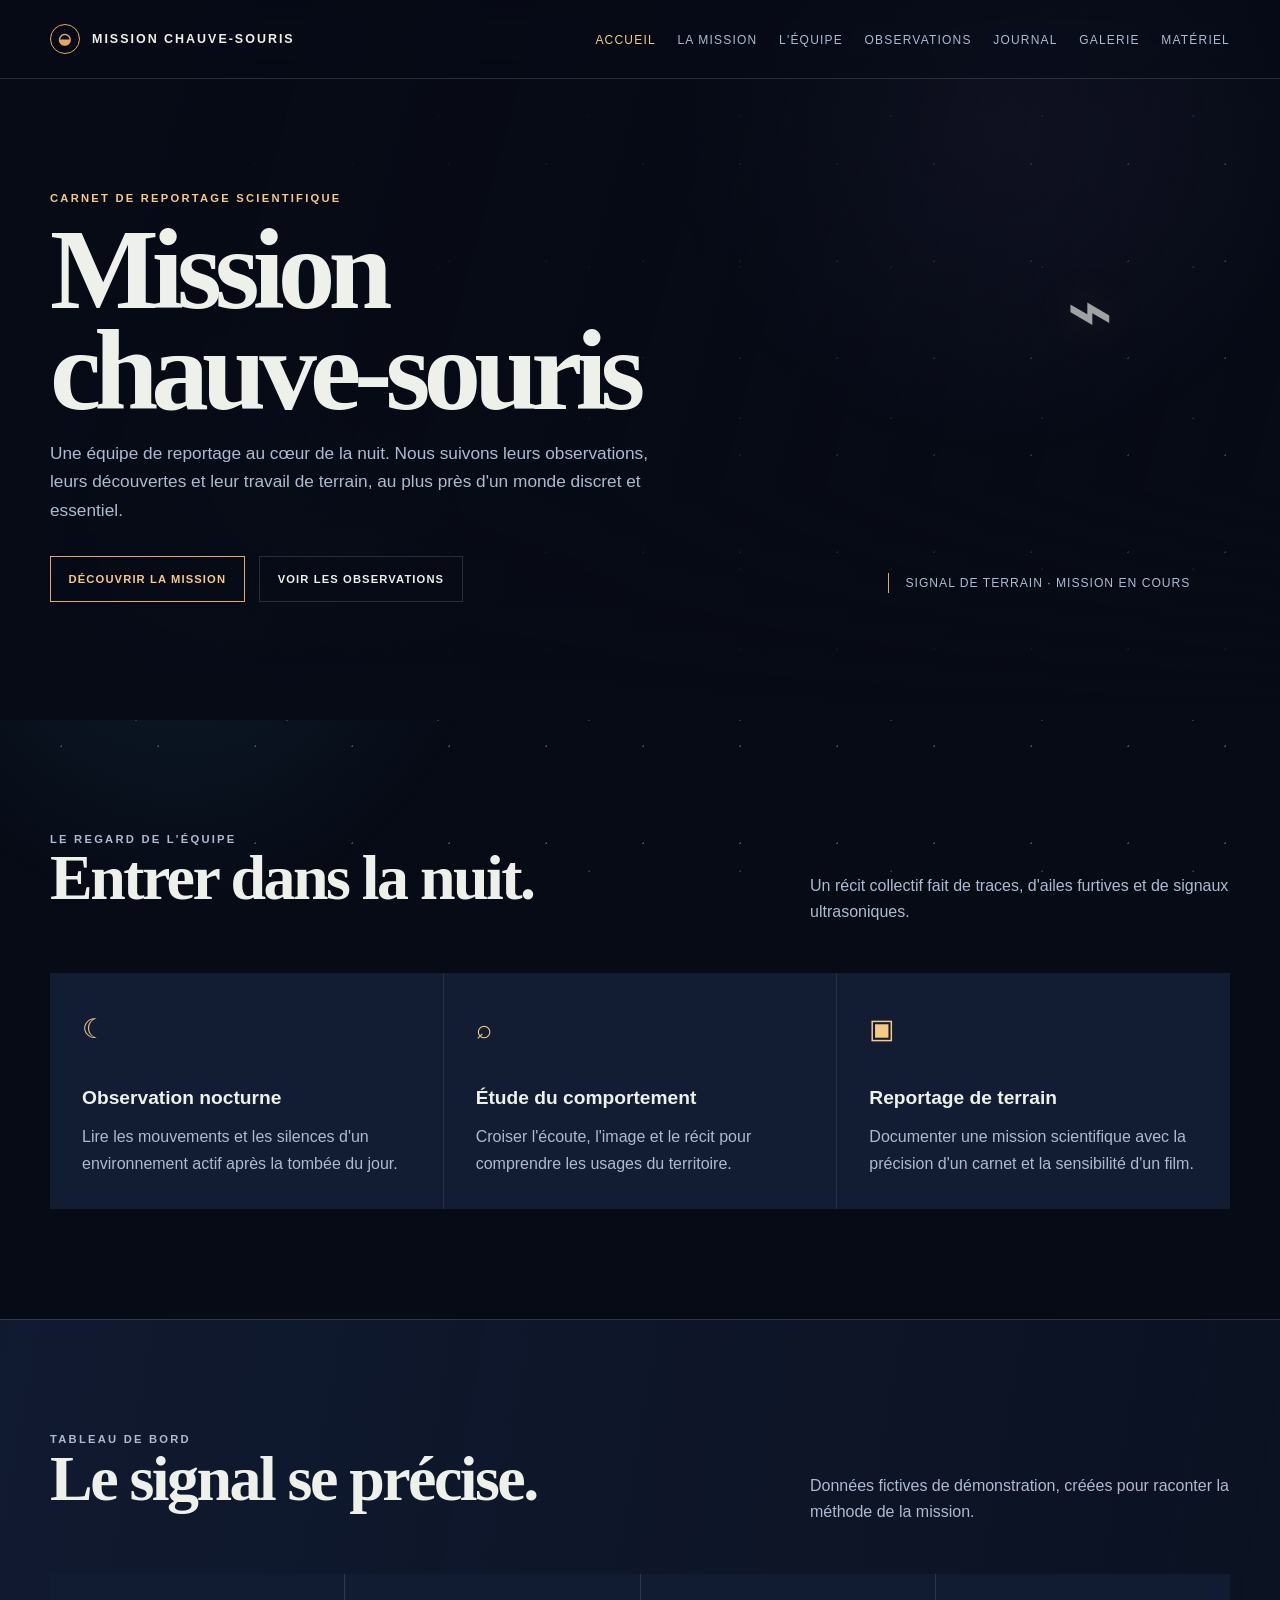
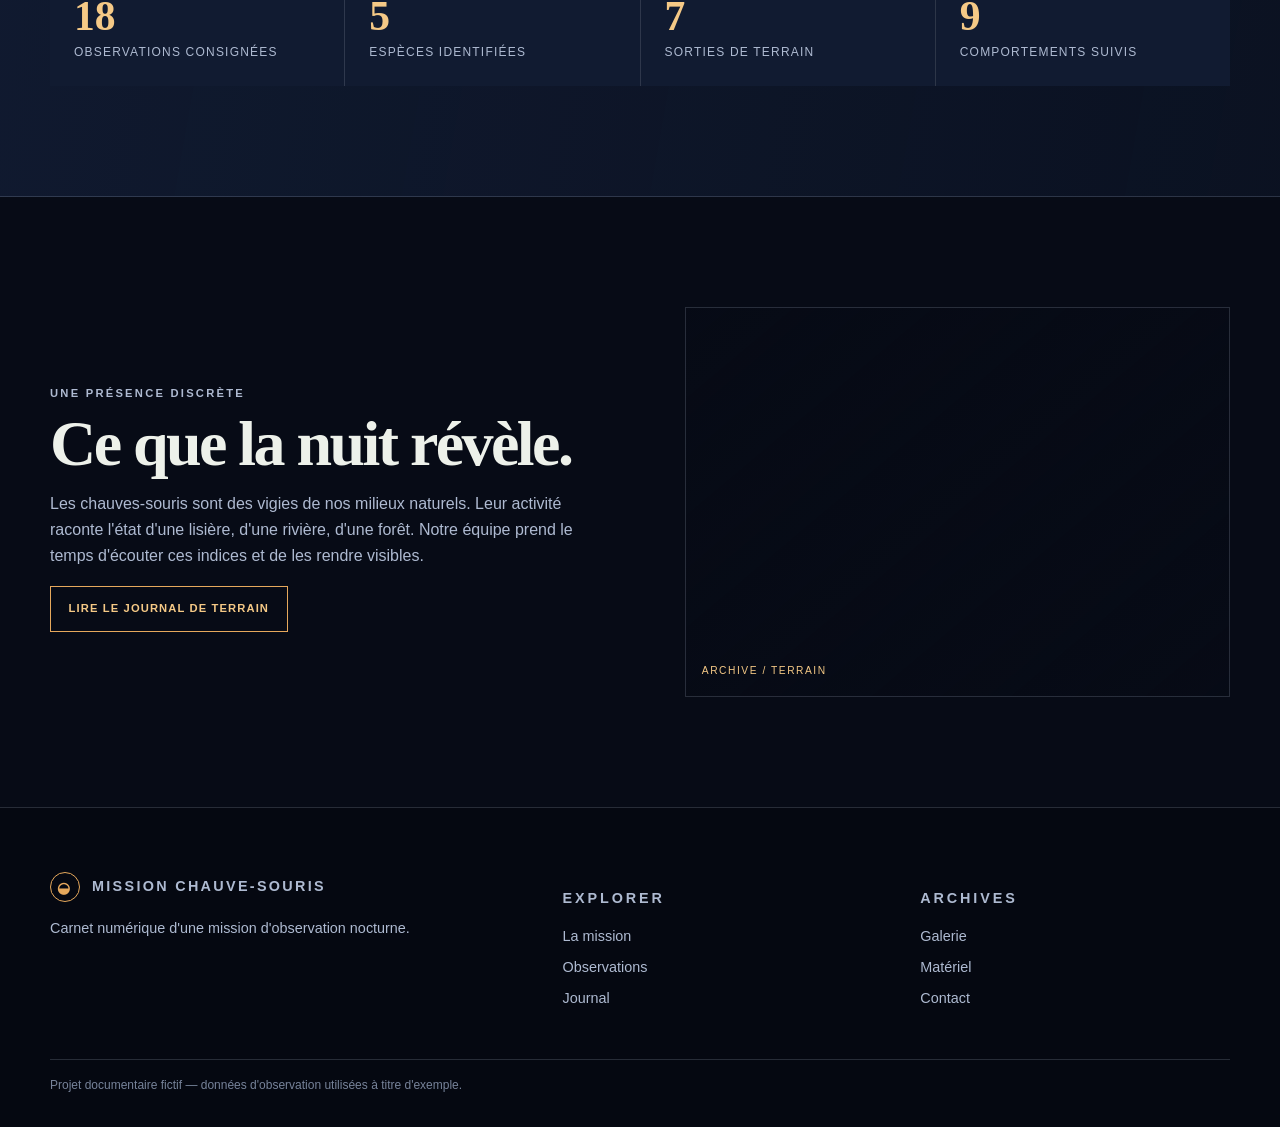
==== index.html @ a1a9f42c "initial" ====
<!doctype html>
<html lang="fr">
<head>
  <meta charset="utf-8"><meta name="viewport" content="width=device-width, initial-scale=1">
  <title>Mission Chauve-souris | Carnet de reportage</title>
  <meta name="description" content="Carnet numérique d'une mission d'observation des chauves-souris menée par une équipe de reportage scientifique.">
  <meta property="og:title" content="Mission Chauve-souris"><meta property="og:description" content="Une équipe de reportage au cœur de la nuit."><meta property="og:type" content="website">
  <link rel="stylesheet" href="css/style.css">
</head>
<body>
<a class="skip-link" href="#main">Aller au contenu</a>
<header class="site-header"><div class="container nav-wrap"><a class="brand" href="index.html"><span class="brand-mark">◒</span> MISSION CHAUVE-SOURIS</a><button class="nav-toggle" aria-label="Ouvrir le menu" aria-expanded="false">☰</button><nav aria-label="Navigation principale"><ul class="nav-list"><li><a aria-current="page" href="index.html">Accueil</a></li><li><a href="mission.html">La mission</a></li><li><a href="equipe.html">L'équipe</a></li><li><a href="observations.html">Observations</a></li><li><a href="journal.html">Journal</a></li><li><a href="galerie.html">Galerie</a></li><li><a href="materiel.html">Matériel</a></li></ul></nav></div></header>
<main id="main">
<section class="hero"><div class="hero-content"><p class="eyebrow">Carnet de reportage scientifique</p><h1>Mission<br>chauve-souris</h1><p class="lead">Une équipe de reportage au cœur de la nuit. Nous suivons leurs observations, leurs découvertes et leur travail de terrain, au plus près d'un monde discret et essentiel.</p><div class="cta-row"><a class="btn" href="mission.html">Découvrir la mission</a><a class="btn btn-muted" href="observations.html">Voir les observations</a></div></div><div class="bat" aria-hidden="true">⌁</div><p class="hero-note">Signal de terrain · mission en cours</p></section>
<section class="section" aria-labelledby="approche-title"><div class="container"><div class="section-header reveal"><div><p class="eyebrow">Le regard de l'équipe</p><h2 id="approche-title">Entrer dans la nuit.</h2></div><p>Un récit collectif fait de traces, d'ailes furtives et de signaux ultrasoniques.</p></div><div class="grid-3"><article class="feature reveal"><div class="feature-icon" aria-hidden="true">☾</div><h3>Observation nocturne</h3><p>Lire les mouvements et les silences d'un environnement actif après la tombée du jour.</p></article><article class="feature reveal"><div class="feature-icon" aria-hidden="true">⌕</div><h3>Étude du comportement</h3><p>Croiser l'écoute, l'image et le récit pour comprendre les usages du territoire.</p></article><article class="feature reveal"><div class="feature-icon" aria-hidden="true">▣</div><h3>Reportage de terrain</h3><p>Documenter une mission scientifique avec la précision d'un carnet et la sensibilité d'un film.</p></article></div></div></section>
<section class="section band" aria-labelledby="numbers-title"><div class="container"><div class="section-header"><div><p class="eyebrow">Tableau de bord</p><h2 id="numbers-title">Le signal se précise.</h2></div><p>Données fictives de démonstration, créées pour raconter la méthode de la mission.</p></div><div class="stats"><div class="stat"><strong data-counter="18">0</strong><span>observations consignées</span></div><div class="stat"><strong data-counter="5">0</strong><span>espèces identifiées</span></div><div class="stat"><strong data-counter="7">0</strong><span>sorties de terrain</span></div><div class="stat"><strong data-counter="9">0</strong><span>comportements suivis</span></div></div></div></section>
<section class="section"><div class="container split"><div class="copy reveal"><p class="eyebrow">Une présence discrète</p><h2>Ce que la nuit révèle.</h2><p>Les chauves-souris sont des vigies de nos milieux naturels. Leur activité raconte l'état d'une lisière, d'une rivière, d'une forêt. Notre équipe prend le temps d'écouter ces indices et de les rendre visibles.</p><a class="btn" href="journal.html">Lire le journal de terrain</a></div><div class="image-frame reveal" role="img" aria-label="Forêt nocturne servant d'image d'illustration"></div></div></section>
</main><footer class="site-footer"><div class="container footer-grid"><div><a class="brand" href="index.html"><span class="brand-mark">◒</span> MISSION CHAUVE-SOURIS</a><p>Carnet numérique d'une mission d'observation nocturne.</p></div><div><p class="eyebrow">Explorer</p><div class="footer-links"><a href="mission.html">La mission</a><a href="observations.html">Observations</a><a href="journal.html">Journal</a></div></div><div><p class="eyebrow">Archives</p><div class="footer-links"><a href="galerie.html">Galerie</a><a href="materiel.html">Matériel</a><a href="contact.html">Contact</a></div></div></div><div class="container disclaimer">Projet documentaire fictif — données d'observation utilisées à titre d'exemple.</div></footer><button class="top-button" aria-label="Revenir en haut">↑</button><script src="js/script.js"></script>
</body></html>
---- css/style.css ----
:root {
  --ink: #070b16;
  --deep: #0b1222;
  --panel: #111b31;
  --panel-light: #172541;
  --mist: #aebad1;
  --paper: #edf1ea;
  --amber: #e6a85c;
  --amber-soft: #f5c986;
  --line: rgba(205, 220, 244, .17);
  --violet: #4c3d70;
  --serif: Georgia, 'Times New Roman', serif;
  --sans: 'Trebuchet MS', Arial, sans-serif;
}
* { box-sizing: border-box; }
html { scroll-behavior: smooth; }
body { margin: 0; color: var(--paper); background: var(--ink); font-family: var(--sans); line-height: 1.65; }
body::before { content: ''; position: fixed; inset: 0; pointer-events: none; opacity: .26; background-image: radial-gradient(#fff 1px, transparent 1px), radial-gradient(#9bb2d9 1px, transparent 1px); background-size: 97px 97px, 151px 151px; background-position: 13px 19px, 61px 41px; z-index: -2; }
body::after { content: ''; position: fixed; inset: 0; pointer-events: none; background: radial-gradient(circle at 78% 14%, rgba(76,61,112,.25), transparent 26%), radial-gradient(circle at 14% 68%, rgba(35,91,119,.2), transparent 24%); z-index: -1; }
a { color: inherit; text-decoration: none; }
img { max-width: 100%; display: block; }
button, input, select, textarea { font: inherit; }
button, a { -webkit-tap-highlight-color: transparent; }
:focus-visible { outline: 2px solid var(--amber-soft); outline-offset: 4px; }
.sr-only { position: absolute; width: 1px; height: 1px; padding: 0; margin: -1px; overflow: hidden; clip: rect(0, 0, 0, 0); white-space: nowrap; border: 0; }
.container { width: min(1180px, calc(100% - 40px)); margin: auto; }
.skip-link { position: fixed; left: 1rem; top: -5rem; z-index: 99; padding: .7rem 1rem; background: var(--amber); color: var(--ink); }
.skip-link:focus { top: 1rem; }
.site-header { position: absolute; inset: 0 0 auto; z-index: 20; border-bottom: 1px solid var(--line); background: rgba(7,11,22,.5); backdrop-filter: blur(12px); }
.nav-wrap { min-height: 78px; display: flex; align-items: center; justify-content: space-between; gap: 2rem; }
.brand { display: flex; align-items: center; gap: .75rem; font-size: .78rem; letter-spacing: .16em; font-weight: 700; }
.brand-mark { width: 30px; height: 30px; display: grid; place-items: center; border: 1px solid var(--amber); color: var(--amber); border-radius: 50%; font-size: .95rem; }
.nav-toggle { display: none; color: var(--paper); background: none; border: 1px solid var(--line); padding: .55rem .7rem; }
.nav-list { display: flex; gap: 1.35rem; align-items: center; list-style: none; padding: 0; margin: 0; }
.nav-list a { color: var(--mist); font-size: .75rem; text-transform: uppercase; letter-spacing: .1em; transition: color .25s ease; }
.nav-list a:hover, .nav-list a[aria-current='page'] { color: var(--amber-soft); }
.hero { min-height: 720px; position: relative; display: grid; align-items: center; overflow: hidden; background: linear-gradient(105deg, rgba(7,11,22,.98) 10%, rgba(7,11,22,.75) 49%, rgba(7,11,22,.1) 100%), url('https://images.unsplash.com/photo-1470252649378-9c29740c9fa8?auto=format&fit=crop&w=2200&q=85') center/cover; }
.hero::after { content: ''; position: absolute; inset: auto 0 0; height: 32%; background: linear-gradient(transparent, var(--ink)); }
.hero-content { position: relative; z-index: 1; width: min(1180px, calc(100% - 40px)); margin: 100px auto 40px; }
.eyebrow { color: var(--amber-soft); letter-spacing: .2em; text-transform: uppercase; font-size: .7rem; font-weight: 700; }
h1, h2, h3 { line-height: 1.1; margin: 0 0 1rem; }
h1 { max-width: 720px; font: 700 clamp(3.5rem, 9vw, 8.5rem)/.88 var(--serif); letter-spacing: -.06em; }
h2 { font: 700 clamp(2.15rem, 5vw, 4rem)/.95 var(--serif); letter-spacing: -.04em; }
h3 { font-size: 1.2rem; }
.lead { max-width: 600px; color: var(--mist); font-size: 1.08rem; }
.cta-row { display: flex; flex-wrap: wrap; gap: .9rem; margin-top: 2rem; }
.btn { display: inline-flex; align-items: center; justify-content: center; min-height: 46px; padding: .7rem 1.1rem; border: 1px solid var(--amber); color: var(--amber-soft); text-transform: uppercase; letter-spacing: .1em; font-size: .7rem; font-weight: 700; transition: .25s ease; }
.btn:hover { background: var(--amber); color: var(--ink); transform: translateY(-2px); }
.btn-muted { border-color: var(--line); color: var(--paper); }
.btn-muted:hover { border-color: var(--paper); background: rgba(255,255,255,.08); color: var(--paper); }
.bat { position: absolute; z-index: 1; right: 13%; top: 34%; color: rgba(237,241,234,.65); font-size: 5rem; animation: drift 8s ease-in-out infinite; filter: drop-shadow(0 0 20px rgba(230,168,92,.3)); }
.hero-note { position: absolute; right: 7%; bottom: 16%; z-index: 2; border-left: 1px solid var(--amber); padding-left: 1rem; color: var(--mist); font-size: .76rem; letter-spacing: .08em; text-transform: uppercase; }
.section { padding: 110px 0; position: relative; }
.section-header { display: flex; justify-content: space-between; gap: 2rem; align-items: end; margin-bottom: 3rem; }
.section-header p { max-width: 420px; color: var(--mist); margin: 0; }
.grid-3 { display: grid; grid-template-columns: repeat(3, 1fr); gap: 1px; background: var(--line); }
.feature { background: rgba(17,27,49,.88); padding: 2rem; min-height: 210px; border-top: 2px solid transparent; transition: .3s ease; }
.feature:hover { border-color: var(--amber); background: var(--panel-light); transform: translateY(-5px); }
.feature-icon { color: var(--amber-soft); font-size: 1.7rem; margin-bottom: 2.2rem; }
.feature p, .card p { color: var(--mist); margin: 0; }
.band { background: linear-gradient(100deg, rgba(17,27,49,.96), rgba(13,21,39,.7)); border-block: 1px solid var(--line); }
.stats { display: grid; grid-template-columns: repeat(4, 1fr); gap: 1px; background: var(--line); }
.stat { background: var(--panel); padding: 1.4rem 1.5rem; }
.stat strong { display: block; color: var(--amber-soft); font: 700 2.6rem/1 var(--serif); }
.stat span { color: var(--mist); font-size: .75rem; text-transform: uppercase; letter-spacing: .1em; }
.page-hero { padding: 170px 0 80px; background: linear-gradient(120deg, var(--deep), rgba(19,25,51,.6)), url('https://images.unsplash.com/photo-1500534623283-312aade485b7?auto=format&fit=crop&w=1800&q=80') center/cover; border-bottom: 1px solid var(--line); }
.page-hero h1 { font-size: clamp(3rem, 8vw, 6.5rem); }
.kicker { color: var(--amber-soft); font-size: .75rem; letter-spacing: .12em; text-transform: uppercase; }
.split { display: grid; grid-template-columns: 1fr 1fr; gap: clamp(2rem, 7vw, 7rem); align-items: center; }
.copy p { color: var(--mist); max-width: 620px; }
.note-box { padding: 2rem; border-left: 2px solid var(--amber); background: rgba(17,27,49,.66); }
.note-box strong { display: block; color: var(--amber-soft); font-size: .75rem; letter-spacing: .12em; text-transform: uppercase; margin-bottom: .8rem; }
.image-frame { min-height: 390px; background: linear-gradient(140deg, rgba(7,11,22,.2), rgba(7,11,22,.88)), url('https://images.unsplash.com/photo-1511497584788-876760111969?auto=format&fit=crop&w=1200&q=80') center/cover; border: 1px solid var(--line); position: relative; }
.image-frame::after { content: 'ARCHIVE / TERRAIN'; position: absolute; bottom: 1rem; left: 1rem; font-size: .64rem; letter-spacing: .15em; color: var(--amber-soft); }
.cards-2 { display: grid; grid-template-columns: repeat(2, 1fr); gap: 1rem; }
.card { background: rgba(17,27,49,.8); border: 1px solid var(--line); padding: 1.5rem; }
.role-card { display: grid; grid-template-columns: 105px 1fr; gap: 1.3rem; align-items: start; }
.role-art, .gallery-art, .equipment-art { min-height: 130px; background: linear-gradient(145deg, rgba(76,61,112,.7), rgba(8,19,32,.9)), url('https://images.unsplash.com/photo-1500534623283-312aade485b7?auto=format&fit=crop&w=700&q=70') center/cover; border: 1px solid var(--line); }
.role-art { min-height: 105px; }
.tag { display: inline-block; color: var(--amber-soft); border: 1px solid rgba(230,168,92,.4); padding: .2rem .5rem; font-size: .62rem; letter-spacing: .1em; text-transform: uppercase; }
.table-wrap { overflow-x: auto; border: 1px solid var(--line); }
table { border-collapse: collapse; width: 100%; min-width: 830px; background: rgba(17,27,49,.75); }
th, td { text-align: left; padding: 1rem; border-bottom: 1px solid var(--line); vertical-align: top; }
th { color: var(--amber-soft); font-size: .7rem; letter-spacing: .1em; text-transform: uppercase; }
td { color: var(--mist); font-size: .9rem; }
.controls { display: flex; flex-wrap: wrap; gap: .8rem; margin-bottom: 1.4rem; }
select, input, textarea { width: 100%; padding: .8rem; background: var(--panel); color: var(--paper); border: 1px solid var(--line); }
.filter { max-width: 230px; }
.journal-entry { display: grid; grid-template-columns: 150px 1fr; gap: 2rem; padding: 2rem 0; border-bottom: 1px solid var(--line); }
.journal-entry:first-child { border-top: 1px solid var(--line); }
.journal-entry figure { margin: 0; min-height: 120px; background: linear-gradient(140deg, rgba(76,61,112,.8), rgba(7,11,22,.65)), url('https://images.unsplash.com/photo-1448375240586-882707db888b?auto=format&fit=crop&w=600&q=75') center/cover; }
.journal-entry p { color: var(--mist); max-width: 700px; }
.gallery-grid { display: grid; grid-template-columns: repeat(12, 1fr); gap: 1rem; }
.gallery-item { min-height: 250px; position: relative; cursor: zoom-in; border: 0; padding: 0; text-align: left; background: none; overflow: hidden; }
.gallery-item:nth-child(1), .gallery-item:nth-child(4) { grid-column: span 7; }
.gallery-item:nth-child(2), .gallery-item:nth-child(3), .gallery-item:nth-child(5) { grid-column: span 5; }
.gallery-art { height: 100%; min-height: 250px; transition: transform .5s ease; }
.gallery-item:hover .gallery-art { transform: scale(1.05); }
.gallery-caption { position: absolute; bottom: 0; inset-inline: 0; padding: 2rem 1rem 1rem; background: linear-gradient(transparent, rgba(7,11,22,.95)); color: var(--paper); }
.lightbox { position: fixed; inset: 0; z-index: 50; display: none; place-items: center; background: rgba(3,6,13,.92); padding: 2rem; }
.lightbox.is-open { display: grid; }
.lightbox-content { width: min(900px, 100%); min-height: 55vh; border: 1px solid var(--amber); background: linear-gradient(140deg, #273961, #080d1a); display: grid; place-items: end start; padding: 1.5rem; }
.lightbox-close { position: absolute; top: 1rem; right: 1rem; color: var(--paper); border: 1px solid var(--line); background: var(--panel); padding: .5rem .7rem; cursor: pointer; }
.equipment-grid { display: grid; grid-template-columns: repeat(3, 1fr); gap: 1rem; }
.equipment-art { min-height: 185px; background-image: linear-gradient(145deg, rgba(230,168,92,.25), rgba(8,19,32,.85)), url('https://images.unsplash.com/photo-1516035069371-29a1b244cc32?auto=format&fit=crop&w=900&q=75'); }
.form-grid { display: grid; grid-template-columns: 1fr 1fr; gap: 1rem; }
.field-full { grid-column: 1 / -1; }
label { display: block; color: var(--mist); font-size: .76rem; text-transform: uppercase; letter-spacing: .08em; margin-bottom: .35rem; }
.site-footer { padding: 4rem 0 2rem; border-top: 1px solid var(--line); background: #050811; }
.footer-grid { display: grid; grid-template-columns: 1.5fr 1fr 1fr; gap: 3rem; }
.footer-grid p, .footer-grid a { color: var(--mist); font-size: .9rem; }
.footer-links { display: grid; gap: .45rem; }
.disclaimer { margin-top: 3rem; padding-top: 1rem; border-top: 1px solid var(--line); color: #77839a; font-size: .75rem; }
.top-button { position: fixed; right: 1.2rem; bottom: 1.2rem; z-index: 10; opacity: 0; pointer-events: none; border: 1px solid var(--amber); background: var(--panel); color: var(--amber-soft); padding: .7rem .8rem; cursor: pointer; transition: opacity .25s; }
.top-button.visible { opacity: 1; pointer-events: auto; }
.reveal { opacity: 0; transform: translateY(18px); transition: opacity .7s ease, transform .7s ease; }
.reveal.is-visible { opacity: 1; transform: none; }
@keyframes drift { 0%,100% { transform: translate(0,0) rotate(-4deg); } 50% { transform: translate(-30px, 16px) rotate(4deg); } }
@media (max-width: 800px) { .nav-toggle { display: block; } .nav-list { display: none; position: absolute; top: 78px; left: 0; right: 0; padding: 1.2rem 20px 1.5rem; flex-direction: column; align-items: flex-start; background: rgba(7,11,22,.98); border-bottom: 1px solid var(--line); } .nav-list.is-open { display: flex; } .hero { min-height: 680px; } .hero-note { display: none; } .grid-3, .stats, .equipment-grid { grid-template-columns: 1fr 1fr; } .split, .footer-grid { grid-template-columns: 1fr; } .gallery-item:nth-child(n) { grid-column: span 6; } }
@media (max-width: 560px) { .container, .hero-content { width: min(100% - 28px, 1180px); } .nav-wrap { min-height: 68px; } .nav-list { top: 68px; } .grid-3, .stats, .cards-2, .equipment-grid, .form-grid { grid-template-columns: 1fr; } .gallery-item:nth-child(n) { grid-column: span 12; } .journal-entry, .role-card { grid-template-columns: 1fr; } .page-hero { padding-top: 130px; } h1 { font-size: clamp(3.2rem, 18vw, 5rem); } .section { padding: 75px 0; } }
@media (prefers-reduced-motion: reduce) { *, *::before, *::after { scroll-behavior: auto !important; animation-duration: .01ms !important; transition-duration: .01ms !important; } .reveal { opacity: 1; transform: none; } }
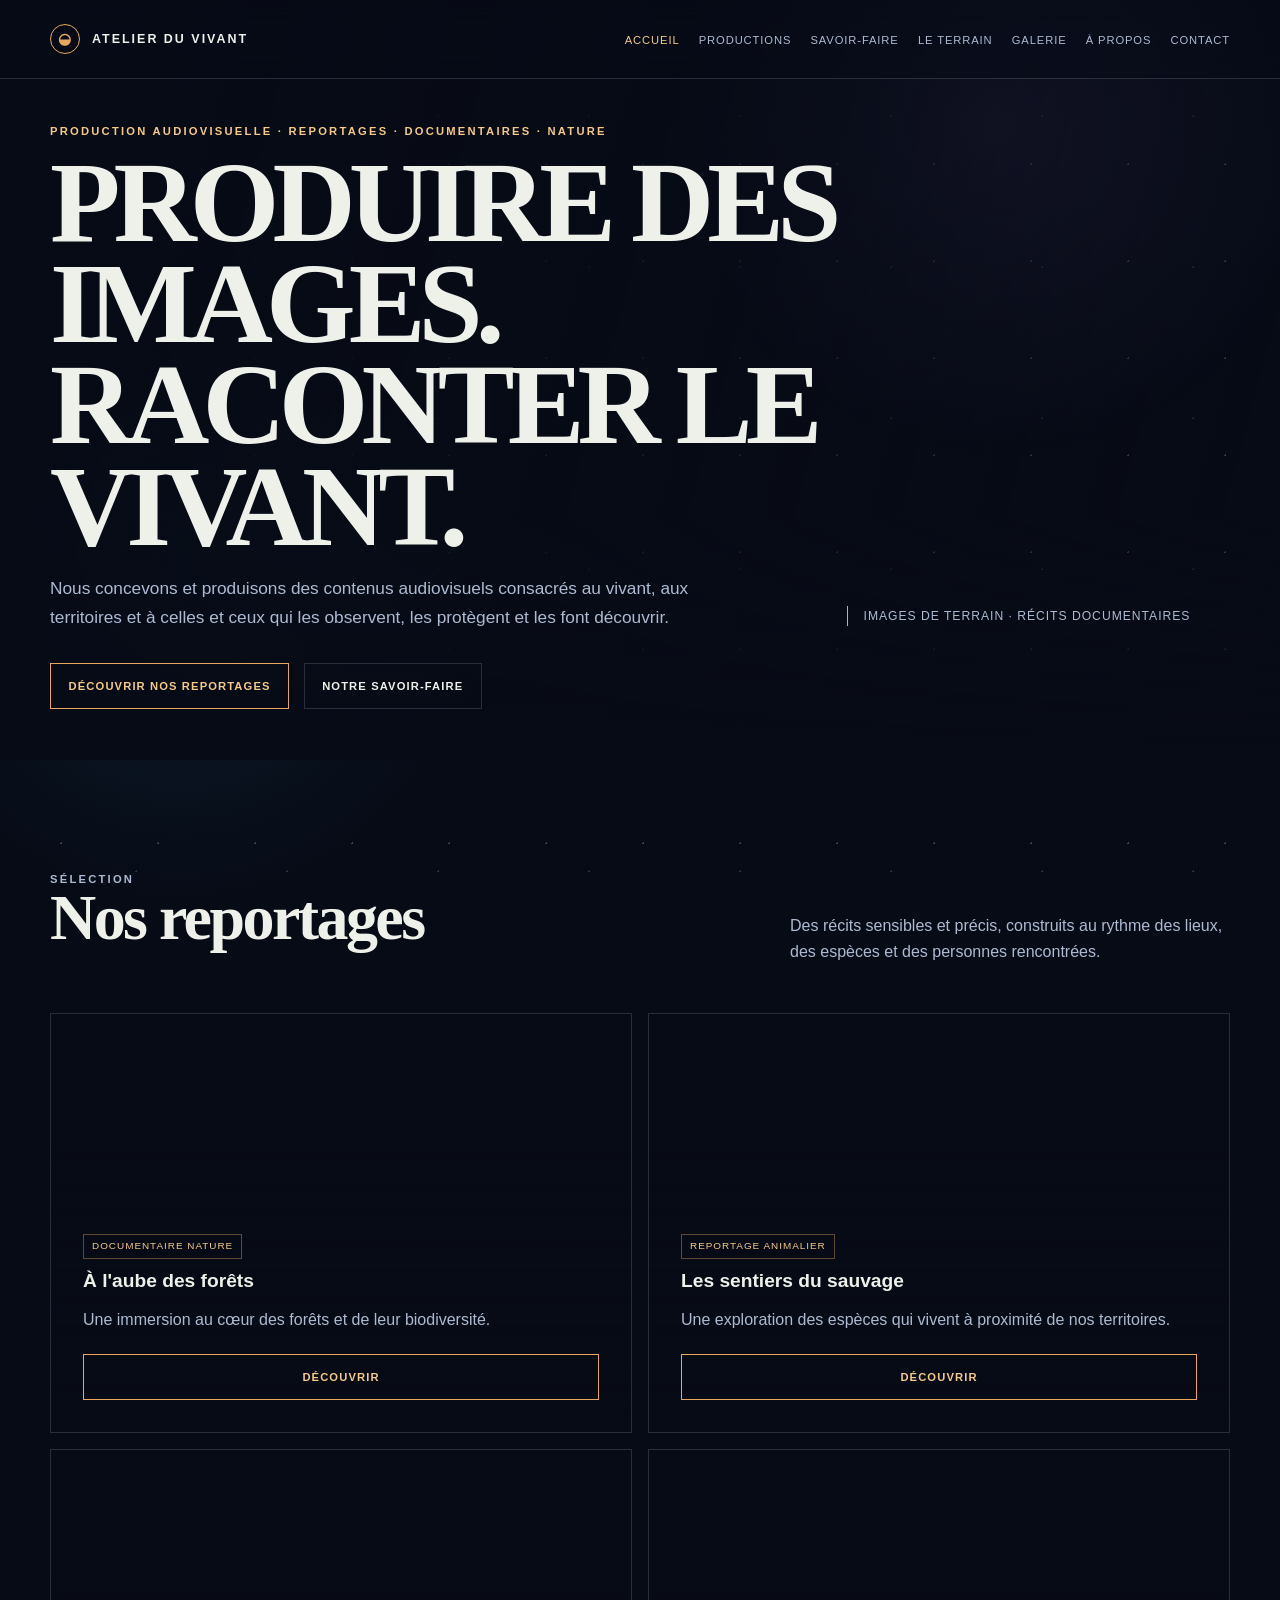
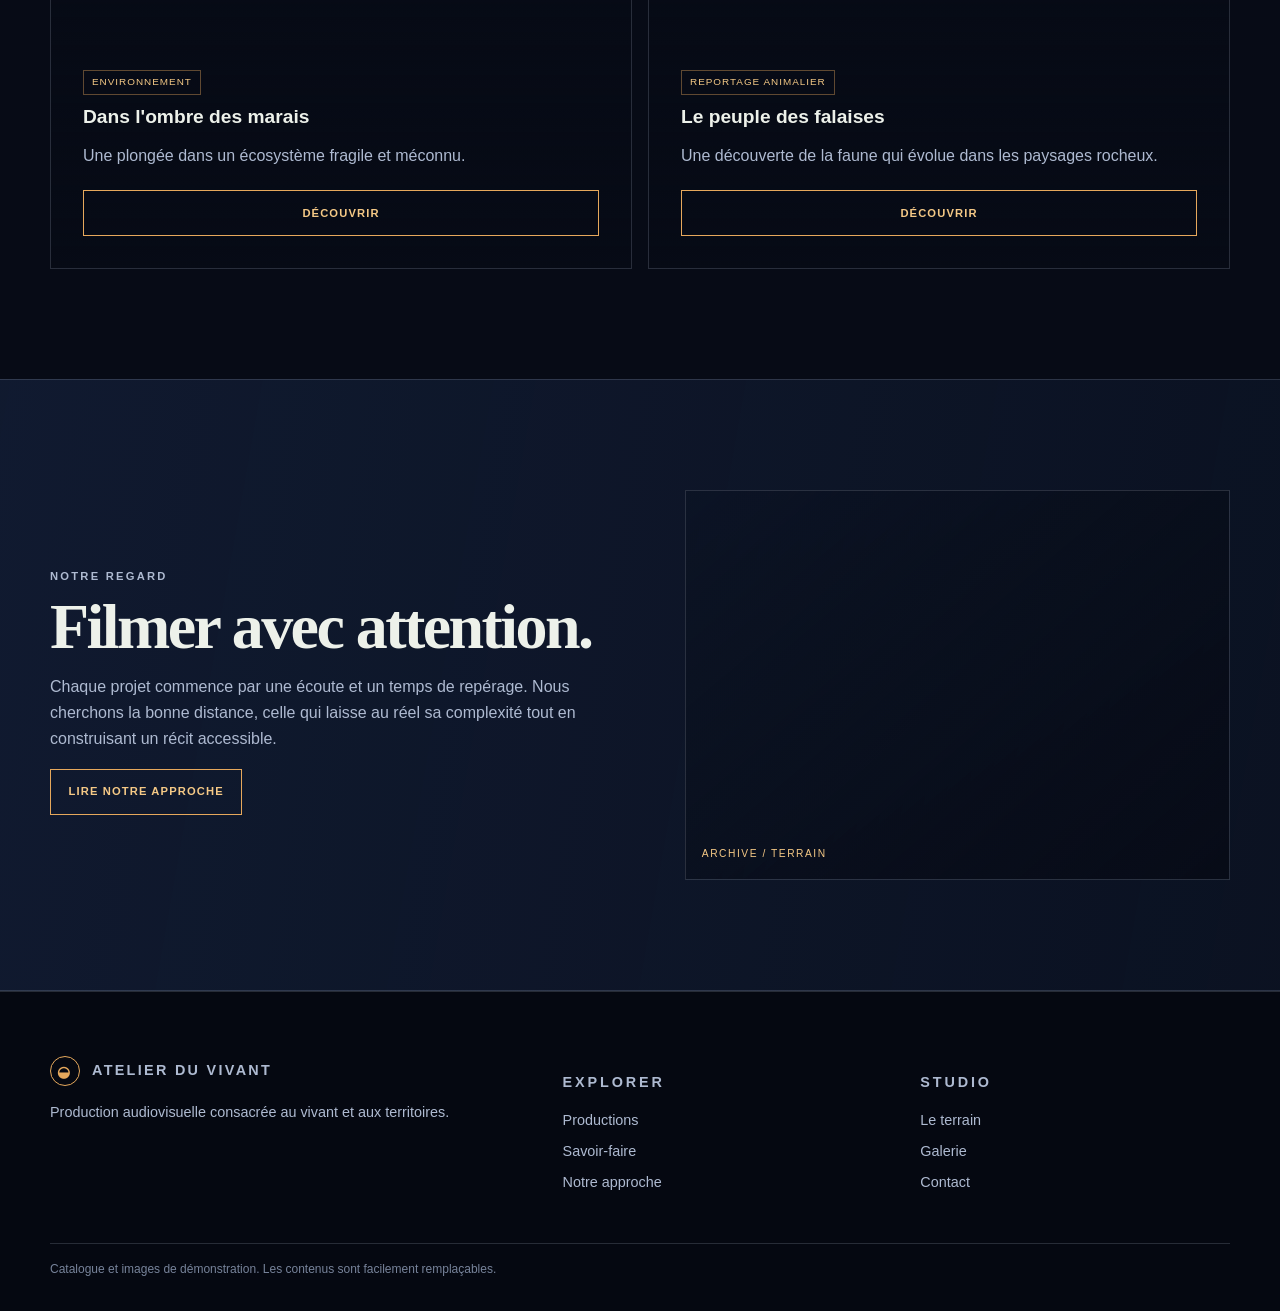
==== commit 5bb00328: "modif prod" ====
--- a/index.html
+++ b/index.html
@@ -1,19 +1 @@
-<!doctype html>
-<html lang="fr">
-<head>
-  <meta charset="utf-8"><meta name="viewport" content="width=device-width, initial-scale=1">
-  <title>Mission Chauve-souris | Carnet de reportage</title>
-  <meta name="description" content="Carnet numérique d'une mission d'observation des chauves-souris menée par une équipe de reportage scientifique.">
-  <meta property="og:title" content="Mission Chauve-souris"><meta property="og:description" content="Une équipe de reportage au cœur de la nuit."><meta property="og:type" content="website">
-  <link rel="stylesheet" href="css/style.css">
-</head>
-<body>
-<a class="skip-link" href="#main">Aller au contenu</a>
-<header class="site-header"><div class="container nav-wrap"><a class="brand" href="index.html"><span class="brand-mark">◒</span> MISSION CHAUVE-SOURIS</a><button class="nav-toggle" aria-label="Ouvrir le menu" aria-expanded="false">☰</button><nav aria-label="Navigation principale"><ul class="nav-list"><li><a aria-current="page" href="index.html">Accueil</a></li><li><a href="mission.html">La mission</a></li><li><a href="equipe.html">L'équipe</a></li><li><a href="observations.html">Observations</a></li><li><a href="journal.html">Journal</a></li><li><a href="galerie.html">Galerie</a></li><li><a href="materiel.html">Matériel</a></li></ul></nav></div></header>
-<main id="main">
-<section class="hero"><div class="hero-content"><p class="eyebrow">Carnet de reportage scientifique</p><h1>Mission<br>chauve-souris</h1><p class="lead">Une équipe de reportage au cœur de la nuit. Nous suivons leurs observations, leurs découvertes et leur travail de terrain, au plus près d'un monde discret et essentiel.</p><div class="cta-row"><a class="btn" href="mission.html">Découvrir la mission</a><a class="btn btn-muted" href="observations.html">Voir les observations</a></div></div><div class="bat" aria-hidden="true">⌁</div><p class="hero-note">Signal de terrain · mission en cours</p></section>
-<section class="section" aria-labelledby="approche-title"><div class="container"><div class="section-header reveal"><div><p class="eyebrow">Le regard de l'équipe</p><h2 id="approche-title">Entrer dans la nuit.</h2></div><p>Un récit collectif fait de traces, d'ailes furtives et de signaux ultrasoniques.</p></div><div class="grid-3"><article class="feature reveal"><div class="feature-icon" aria-hidden="true">☾</div><h3>Observation nocturne</h3><p>Lire les mouvements et les silences d'un environnement actif après la tombée du jour.</p></article><article class="feature reveal"><div class="feature-icon" aria-hidden="true">⌕</div><h3>Étude du comportement</h3><p>Croiser l'écoute, l'image et le récit pour comprendre les usages du territoire.</p></article><article class="feature reveal"><div class="feature-icon" aria-hidden="true">▣</div><h3>Reportage de terrain</h3><p>Documenter une mission scientifique avec la précision d'un carnet et la sensibilité d'un film.</p></article></div></div></section>
-<section class="section band" aria-labelledby="numbers-title"><div class="container"><div class="section-header"><div><p class="eyebrow">Tableau de bord</p><h2 id="numbers-title">Le signal se précise.</h2></div><p>Données fictives de démonstration, créées pour raconter la méthode de la mission.</p></div><div class="stats"><div class="stat"><strong data-counter="18">0</strong><span>observations consignées</span></div><div class="stat"><strong data-counter="5">0</strong><span>espèces identifiées</span></div><div class="stat"><strong data-counter="7">0</strong><span>sorties de terrain</span></div><div class="stat"><strong data-counter="9">0</strong><span>comportements suivis</span></div></div></div></section>
-<section class="section"><div class="container split"><div class="copy reveal"><p class="eyebrow">Une présence discrète</p><h2>Ce que la nuit révèle.</h2><p>Les chauves-souris sont des vigies de nos milieux naturels. Leur activité raconte l'état d'une lisière, d'une rivière, d'une forêt. Notre équipe prend le temps d'écouter ces indices et de les rendre visibles.</p><a class="btn" href="journal.html">Lire le journal de terrain</a></div><div class="image-frame reveal" role="img" aria-label="Forêt nocturne servant d'image d'illustration"></div></div></section>
-</main><footer class="site-footer"><div class="container footer-grid"><div><a class="brand" href="index.html"><span class="brand-mark">◒</span> MISSION CHAUVE-SOURIS</a><p>Carnet numérique d'une mission d'observation nocturne.</p></div><div><p class="eyebrow">Explorer</p><div class="footer-links"><a href="mission.html">La mission</a><a href="observations.html">Observations</a><a href="journal.html">Journal</a></div></div><div><p class="eyebrow">Archives</p><div class="footer-links"><a href="galerie.html">Galerie</a><a href="materiel.html">Matériel</a><a href="contact.html">Contact</a></div></div></div><div class="container disclaimer">Projet documentaire fictif — données d'observation utilisées à titre d'exemple.</div></footer><button class="top-button" aria-label="Revenir en haut">↑</button><script src="js/script.js"></script>
-</body></html>+<!doctype html><html lang="fr"><head><meta charset="utf-8"><meta name="viewport" content="width=device-width, initial-scale=1"><title>Atelier du vivant | Production audiovisuelle</title><meta name="description" content="Production audiovisuelle, reportages et documentaires consacrés au vivant, aux territoires et à celles et ceux qui les protègent."><link rel="stylesheet" href="css/style.css"></head><body><a class="skip-link" href="#main">Aller au contenu</a><header class="site-header"><div class="container nav-wrap"><a class="brand" href="index.html"><span class="brand-mark">◒</span> ATELIER DU VIVANT</a><button class="nav-toggle" aria-label="Ouvrir le menu" aria-expanded="false">☰</button><nav><ul class="nav-list"><li><a aria-current="page" href="index.html">Accueil</a></li><li><a href="productions.html">Productions</a></li><li><a href="savoir-faire.html">Savoir-faire</a></li><li><a href="terrain.html">Le terrain</a></li><li><a href="galerie.html">Galerie</a></li><li><a href="a-propos.html">À propos</a></li><li><a href="contact.html">Contact</a></li></ul></nav></div></header><main id="main"><section class="hero"><div class="hero-content"><p class="eyebrow">Production audiovisuelle · Reportages · Documentaires · Nature</p><h1>PRODUIRE DES IMAGES.<br>RACONTER LE VIVANT.</h1><p class="lead">Nous concevons et produisons des contenus audiovisuels consacrés au vivant, aux territoires et à celles et ceux qui les observent, les protègent et les font découvrir.</p><div class="cta-row"><a class="btn" href="productions.html">Découvrir nos reportages</a><a class="btn btn-muted" href="savoir-faire.html">Notre savoir-faire</a></div></div><p class="hero-note">Images de terrain · récits documentaires</p></section><section class="section" aria-labelledby="reportages"><div class="container"><div class="section-header"><div><p class="eyebrow">Sélection</p><h2 id="reportages">Nos reportages</h2></div><p>Des récits sensibles et précis, construits au rythme des lieux, des espèces et des personnes rencontrées.</p></div><div class="project-grid"><article class="project-card reveal" style="--project-image:url('https://images.unsplash.com/photo-1448375240586-882707db888b?auto=format&fit=crop&w=1200&q=80')"><span class="tag">Documentaire nature</span><h3>À l'aube des forêts</h3><p>Une immersion au cœur des forêts et de leur biodiversité.</p><a class="btn" href="productions.html#forets">Découvrir</a></article><article class="project-card reveal" style="--project-image:url('https://images.unsplash.com/photo-1511497584788-876760111969?auto=format&fit=crop&w=1200&q=80')"><span class="tag">Reportage animalier</span><h3>Les sentiers du sauvage</h3><p>Une exploration des espèces qui vivent à proximité de nos territoires.</p><a class="btn" href="productions.html#sauvage">Découvrir</a></article><article class="project-card reveal" style="--project-image:url('https://images.unsplash.com/photo-1473445361085-b9a07f55608b?auto=format&fit=crop&w=1200&q=80')"><span class="tag">Environnement</span><h3>Dans l'ombre des marais</h3><p>Une plongée dans un écosystème fragile et méconnu.</p><a class="btn" href="productions.html#marais">Découvrir</a></article><article class="project-card reveal" style="--project-image:url('https://images.unsplash.com/photo-1464822759023-fed622ff2c3b?auto=format&fit=crop&w=1200&q=80')"><span class="tag">Reportage animalier</span><h3>Le peuple des falaises</h3><p>Une découverte de la faune qui évolue dans les paysages rocheux.</p><a class="btn" href="productions.html#falaises">Découvrir</a></article></div></div></section><section class="section band"><div class="container split"><div class="copy reveal"><p class="eyebrow">Notre regard</p><h2>Filmer avec attention.</h2><p>Chaque projet commence par une écoute et un temps de repérage. Nous cherchons la bonne distance, celle qui laisse au réel sa complexité tout en construisant un récit accessible.</p><a class="btn" href="approche.html">Lire notre approche</a></div><div class="image-frame reveal" role="img" aria-label="Paysage forestier de terrain"></div></div></section></main><footer class="site-footer"><div class="container footer-grid"><div><a class="brand" href="index.html"><span class="brand-mark">◒</span> ATELIER DU VIVANT</a><p>Production audiovisuelle consacrée au vivant et aux territoires.</p></div><div><p class="eyebrow">Explorer</p><div class="footer-links"><a href="productions.html">Productions</a><a href="savoir-faire.html">Savoir-faire</a><a href="approche.html">Notre approche</a></div></div><div><p class="eyebrow">Studio</p><div class="footer-links"><a href="terrain.html">Le terrain</a><a href="galerie.html">Galerie</a><a href="contact.html">Contact</a></div></div></div><div class="container disclaimer">Catalogue et images de démonstration. Les contenus sont facilement remplaçables.</div></footer><button class="top-button" aria-label="Revenir en haut">↑</button><script src="js/script.js"></script></body></html>
--- a/css/style.css
+++ b/css/style.css
@@ -1,121 +1 @@
-:root {
-  --ink: #070b16;
-  --deep: #0b1222;
-  --panel: #111b31;
-  --panel-light: #172541;
-  --mist: #aebad1;
-  --paper: #edf1ea;
-  --amber: #e6a85c;
-  --amber-soft: #f5c986;
-  --line: rgba(205, 220, 244, .17);
-  --violet: #4c3d70;
-  --serif: Georgia, 'Times New Roman', serif;
-  --sans: 'Trebuchet MS', Arial, sans-serif;
-}
-* { box-sizing: border-box; }
-html { scroll-behavior: smooth; }
-body { margin: 0; color: var(--paper); background: var(--ink); font-family: var(--sans); line-height: 1.65; }
-body::before { content: ''; position: fixed; inset: 0; pointer-events: none; opacity: .26; background-image: radial-gradient(#fff 1px, transparent 1px), radial-gradient(#9bb2d9 1px, transparent 1px); background-size: 97px 97px, 151px 151px; background-position: 13px 19px, 61px 41px; z-index: -2; }
-body::after { content: ''; position: fixed; inset: 0; pointer-events: none; background: radial-gradient(circle at 78% 14%, rgba(76,61,112,.25), transparent 26%), radial-gradient(circle at 14% 68%, rgba(35,91,119,.2), transparent 24%); z-index: -1; }
-a { color: inherit; text-decoration: none; }
-img { max-width: 100%; display: block; }
-button, input, select, textarea { font: inherit; }
-button, a { -webkit-tap-highlight-color: transparent; }
-:focus-visible { outline: 2px solid var(--amber-soft); outline-offset: 4px; }
-.sr-only { position: absolute; width: 1px; height: 1px; padding: 0; margin: -1px; overflow: hidden; clip: rect(0, 0, 0, 0); white-space: nowrap; border: 0; }
-.container { width: min(1180px, calc(100% - 40px)); margin: auto; }
-.skip-link { position: fixed; left: 1rem; top: -5rem; z-index: 99; padding: .7rem 1rem; background: var(--amber); color: var(--ink); }
-.skip-link:focus { top: 1rem; }
-.site-header { position: absolute; inset: 0 0 auto; z-index: 20; border-bottom: 1px solid var(--line); background: rgba(7,11,22,.5); backdrop-filter: blur(12px); }
-.nav-wrap { min-height: 78px; display: flex; align-items: center; justify-content: space-between; gap: 2rem; }
-.brand { display: flex; align-items: center; gap: .75rem; font-size: .78rem; letter-spacing: .16em; font-weight: 700; }
-.brand-mark { width: 30px; height: 30px; display: grid; place-items: center; border: 1px solid var(--amber); color: var(--amber); border-radius: 50%; font-size: .95rem; }
-.nav-toggle { display: none; color: var(--paper); background: none; border: 1px solid var(--line); padding: .55rem .7rem; }
-.nav-list { display: flex; gap: 1.35rem; align-items: center; list-style: none; padding: 0; margin: 0; }
-.nav-list a { color: var(--mist); font-size: .75rem; text-transform: uppercase; letter-spacing: .1em; transition: color .25s ease; }
-.nav-list a:hover, .nav-list a[aria-current='page'] { color: var(--amber-soft); }
-.hero { min-height: 720px; position: relative; display: grid; align-items: center; overflow: hidden; background: linear-gradient(105deg, rgba(7,11,22,.98) 10%, rgba(7,11,22,.75) 49%, rgba(7,11,22,.1) 100%), url('https://images.unsplash.com/photo-1470252649378-9c29740c9fa8?auto=format&fit=crop&w=2200&q=85') center/cover; }
-.hero::after { content: ''; position: absolute; inset: auto 0 0; height: 32%; background: linear-gradient(transparent, var(--ink)); }
-.hero-content { position: relative; z-index: 1; width: min(1180px, calc(100% - 40px)); margin: 100px auto 40px; }
-.eyebrow { color: var(--amber-soft); letter-spacing: .2em; text-transform: uppercase; font-size: .7rem; font-weight: 700; }
-h1, h2, h3 { line-height: 1.1; margin: 0 0 1rem; }
-h1 { max-width: 720px; font: 700 clamp(3.5rem, 9vw, 8.5rem)/.88 var(--serif); letter-spacing: -.06em; }
-h2 { font: 700 clamp(2.15rem, 5vw, 4rem)/.95 var(--serif); letter-spacing: -.04em; }
-h3 { font-size: 1.2rem; }
-.lead { max-width: 600px; color: var(--mist); font-size: 1.08rem; }
-.cta-row { display: flex; flex-wrap: wrap; gap: .9rem; margin-top: 2rem; }
-.btn { display: inline-flex; align-items: center; justify-content: center; min-height: 46px; padding: .7rem 1.1rem; border: 1px solid var(--amber); color: var(--amber-soft); text-transform: uppercase; letter-spacing: .1em; font-size: .7rem; font-weight: 700; transition: .25s ease; }
-.btn:hover { background: var(--amber); color: var(--ink); transform: translateY(-2px); }
-.btn-muted { border-color: var(--line); color: var(--paper); }
-.btn-muted:hover { border-color: var(--paper); background: rgba(255,255,255,.08); color: var(--paper); }
-.bat { position: absolute; z-index: 1; right: 13%; top: 34%; color: rgba(237,241,234,.65); font-size: 5rem; animation: drift 8s ease-in-out infinite; filter: drop-shadow(0 0 20px rgba(230,168,92,.3)); }
-.hero-note { position: absolute; right: 7%; bottom: 16%; z-index: 2; border-left: 1px solid var(--amber); padding-left: 1rem; color: var(--mist); font-size: .76rem; letter-spacing: .08em; text-transform: uppercase; }
-.section { padding: 110px 0; position: relative; }
-.section-header { display: flex; justify-content: space-between; gap: 2rem; align-items: end; margin-bottom: 3rem; }
-.section-header p { max-width: 420px; color: var(--mist); margin: 0; }
-.grid-3 { display: grid; grid-template-columns: repeat(3, 1fr); gap: 1px; background: var(--line); }
-.feature { background: rgba(17,27,49,.88); padding: 2rem; min-height: 210px; border-top: 2px solid transparent; transition: .3s ease; }
-.feature:hover { border-color: var(--amber); background: var(--panel-light); transform: translateY(-5px); }
-.feature-icon { color: var(--amber-soft); font-size: 1.7rem; margin-bottom: 2.2rem; }
-.feature p, .card p { color: var(--mist); margin: 0; }
-.band { background: linear-gradient(100deg, rgba(17,27,49,.96), rgba(13,21,39,.7)); border-block: 1px solid var(--line); }
-.stats { display: grid; grid-template-columns: repeat(4, 1fr); gap: 1px; background: var(--line); }
-.stat { background: var(--panel); padding: 1.4rem 1.5rem; }
-.stat strong { display: block; color: var(--amber-soft); font: 700 2.6rem/1 var(--serif); }
-.stat span { color: var(--mist); font-size: .75rem; text-transform: uppercase; letter-spacing: .1em; }
-.page-hero { padding: 170px 0 80px; background: linear-gradient(120deg, var(--deep), rgba(19,25,51,.6)), url('https://images.unsplash.com/photo-1500534623283-312aade485b7?auto=format&fit=crop&w=1800&q=80') center/cover; border-bottom: 1px solid var(--line); }
-.page-hero h1 { font-size: clamp(3rem, 8vw, 6.5rem); }
-.kicker { color: var(--amber-soft); font-size: .75rem; letter-spacing: .12em; text-transform: uppercase; }
-.split { display: grid; grid-template-columns: 1fr 1fr; gap: clamp(2rem, 7vw, 7rem); align-items: center; }
-.copy p { color: var(--mist); max-width: 620px; }
-.note-box { padding: 2rem; border-left: 2px solid var(--amber); background: rgba(17,27,49,.66); }
-.note-box strong { display: block; color: var(--amber-soft); font-size: .75rem; letter-spacing: .12em; text-transform: uppercase; margin-bottom: .8rem; }
-.image-frame { min-height: 390px; background: linear-gradient(140deg, rgba(7,11,22,.2), rgba(7,11,22,.88)), url('https://images.unsplash.com/photo-1511497584788-876760111969?auto=format&fit=crop&w=1200&q=80') center/cover; border: 1px solid var(--line); position: relative; }
-.image-frame::after { content: 'ARCHIVE / TERRAIN'; position: absolute; bottom: 1rem; left: 1rem; font-size: .64rem; letter-spacing: .15em; color: var(--amber-soft); }
-.cards-2 { display: grid; grid-template-columns: repeat(2, 1fr); gap: 1rem; }
-.card { background: rgba(17,27,49,.8); border: 1px solid var(--line); padding: 1.5rem; }
-.role-card { display: grid; grid-template-columns: 105px 1fr; gap: 1.3rem; align-items: start; }
-.role-art, .gallery-art, .equipment-art { min-height: 130px; background: linear-gradient(145deg, rgba(76,61,112,.7), rgba(8,19,32,.9)), url('https://images.unsplash.com/photo-1500534623283-312aade485b7?auto=format&fit=crop&w=700&q=70') center/cover; border: 1px solid var(--line); }
-.role-art { min-height: 105px; }
-.tag { display: inline-block; color: var(--amber-soft); border: 1px solid rgba(230,168,92,.4); padding: .2rem .5rem; font-size: .62rem; letter-spacing: .1em; text-transform: uppercase; }
-.table-wrap { overflow-x: auto; border: 1px solid var(--line); }
-table { border-collapse: collapse; width: 100%; min-width: 830px; background: rgba(17,27,49,.75); }
-th, td { text-align: left; padding: 1rem; border-bottom: 1px solid var(--line); vertical-align: top; }
-th { color: var(--amber-soft); font-size: .7rem; letter-spacing: .1em; text-transform: uppercase; }
-td { color: var(--mist); font-size: .9rem; }
-.controls { display: flex; flex-wrap: wrap; gap: .8rem; margin-bottom: 1.4rem; }
-select, input, textarea { width: 100%; padding: .8rem; background: var(--panel); color: var(--paper); border: 1px solid var(--line); }
-.filter { max-width: 230px; }
-.journal-entry { display: grid; grid-template-columns: 150px 1fr; gap: 2rem; padding: 2rem 0; border-bottom: 1px solid var(--line); }
-.journal-entry:first-child { border-top: 1px solid var(--line); }
-.journal-entry figure { margin: 0; min-height: 120px; background: linear-gradient(140deg, rgba(76,61,112,.8), rgba(7,11,22,.65)), url('https://images.unsplash.com/photo-1448375240586-882707db888b?auto=format&fit=crop&w=600&q=75') center/cover; }
-.journal-entry p { color: var(--mist); max-width: 700px; }
-.gallery-grid { display: grid; grid-template-columns: repeat(12, 1fr); gap: 1rem; }
-.gallery-item { min-height: 250px; position: relative; cursor: zoom-in; border: 0; padding: 0; text-align: left; background: none; overflow: hidden; }
-.gallery-item:nth-child(1), .gallery-item:nth-child(4) { grid-column: span 7; }
-.gallery-item:nth-child(2), .gallery-item:nth-child(3), .gallery-item:nth-child(5) { grid-column: span 5; }
-.gallery-art { height: 100%; min-height: 250px; transition: transform .5s ease; }
-.gallery-item:hover .gallery-art { transform: scale(1.05); }
-.gallery-caption { position: absolute; bottom: 0; inset-inline: 0; padding: 2rem 1rem 1rem; background: linear-gradient(transparent, rgba(7,11,22,.95)); color: var(--paper); }
-.lightbox { position: fixed; inset: 0; z-index: 50; display: none; place-items: center; background: rgba(3,6,13,.92); padding: 2rem; }
-.lightbox.is-open { display: grid; }
-.lightbox-content { width: min(900px, 100%); min-height: 55vh; border: 1px solid var(--amber); background: linear-gradient(140deg, #273961, #080d1a); display: grid; place-items: end start; padding: 1.5rem; }
-.lightbox-close { position: absolute; top: 1rem; right: 1rem; color: var(--paper); border: 1px solid var(--line); background: var(--panel); padding: .5rem .7rem; cursor: pointer; }
-.equipment-grid { display: grid; grid-template-columns: repeat(3, 1fr); gap: 1rem; }
-.equipment-art { min-height: 185px; background-image: linear-gradient(145deg, rgba(230,168,92,.25), rgba(8,19,32,.85)), url('https://images.unsplash.com/photo-1516035069371-29a1b244cc32?auto=format&fit=crop&w=900&q=75'); }
-.form-grid { display: grid; grid-template-columns: 1fr 1fr; gap: 1rem; }
-.field-full { grid-column: 1 / -1; }
-label { display: block; color: var(--mist); font-size: .76rem; text-transform: uppercase; letter-spacing: .08em; margin-bottom: .35rem; }
-.site-footer { padding: 4rem 0 2rem; border-top: 1px solid var(--line); background: #050811; }
-.footer-grid { display: grid; grid-template-columns: 1.5fr 1fr 1fr; gap: 3rem; }
-.footer-grid p, .footer-grid a { color: var(--mist); font-size: .9rem; }
-.footer-links { display: grid; gap: .45rem; }
-.disclaimer { margin-top: 3rem; padding-top: 1rem; border-top: 1px solid var(--line); color: #77839a; font-size: .75rem; }
-.top-button { position: fixed; right: 1.2rem; bottom: 1.2rem; z-index: 10; opacity: 0; pointer-events: none; border: 1px solid var(--amber); background: var(--panel); color: var(--amber-soft); padding: .7rem .8rem; cursor: pointer; transition: opacity .25s; }
-.top-button.visible { opacity: 1; pointer-events: auto; }
-.reveal { opacity: 0; transform: translateY(18px); transition: opacity .7s ease, transform .7s ease; }
-.reveal.is-visible { opacity: 1; transform: none; }
-@keyframes drift { 0%,100% { transform: translate(0,0) rotate(-4deg); } 50% { transform: translate(-30px, 16px) rotate(4deg); } }
-@media (max-width: 800px) { .nav-toggle { display: block; } .nav-list { display: none; position: absolute; top: 78px; left: 0; right: 0; padding: 1.2rem 20px 1.5rem; flex-direction: column; align-items: flex-start; background: rgba(7,11,22,.98); border-bottom: 1px solid var(--line); } .nav-list.is-open { display: flex; } .hero { min-height: 680px; } .hero-note { display: none; } .grid-3, .stats, .equipment-grid { grid-template-columns: 1fr 1fr; } .split, .footer-grid { grid-template-columns: 1fr; } .gallery-item:nth-child(n) { grid-column: span 6; } }
-@media (max-width: 560px) { .container, .hero-content { width: min(100% - 28px, 1180px); } .nav-wrap { min-height: 68px; } .nav-list { top: 68px; } .grid-3, .stats, .cards-2, .equipment-grid, .form-grid { grid-template-columns: 1fr; } .gallery-item:nth-child(n) { grid-column: span 12; } .journal-entry, .role-card { grid-template-columns: 1fr; } .page-hero { padding-top: 130px; } h1 { font-size: clamp(3.2rem, 18vw, 5rem); } .section { padding: 75px 0; } }
-@media (prefers-reduced-motion: reduce) { *, *::before, *::after { scroll-behavior: auto !important; animation-duration: .01ms !important; transition-duration: .01ms !important; } .reveal { opacity: 1; transform: none; } }
+:root{--ink:#070b16;--deep:#0b1222;--panel:#111b31;--panel-light:#172541;--mist:#aebad1;--paper:#edf1ea;--amber:#e6a85c;--amber-soft:#f5c986;--line:rgba(205,220,244,.17);--serif:Georgia,'Times New Roman',serif;--sans:'Trebuchet MS',Arial,sans-serif}*{box-sizing:border-box}html{scroll-behavior:smooth}body{margin:0;color:var(--paper);background:var(--ink);font-family:var(--sans);line-height:1.65}body:before{content:'';position:fixed;inset:0;pointer-events:none;opacity:.23;background-image:radial-gradient(#fff 1px,transparent 1px),radial-gradient(#9bb2d9 1px,transparent 1px);background-size:97px 97px,151px 151px;background-position:13px 19px,61px 41px;z-index:-2}body:after{content:'';position:fixed;inset:0;pointer-events:none;background:radial-gradient(circle at 78% 14%,rgba(76,61,112,.25),transparent 26%),radial-gradient(circle at 14% 68%,rgba(35,91,119,.2),transparent 24%);z-index:-1}a{color:inherit;text-decoration:none}img{max-width:100%;display:block}button,input,select,textarea{font:inherit}button,a{-webkit-tap-highlight-color:transparent}:focus-visible{outline:2px solid var(--amber-soft);outline-offset:4px}.container{width:min(1180px,calc(100% - 40px));margin:auto}.skip-link{position:fixed;left:1rem;top:-5rem;z-index:99;padding:.7rem 1rem;background:var(--amber);color:var(--ink)}.skip-link:focus{top:1rem}.site-header{position:absolute;inset:0 0 auto;z-index:20;border-bottom:1px solid var(--line);background:rgba(7,11,22,.5);backdrop-filter:blur(12px)}.nav-wrap{min-height:78px;display:flex;align-items:center;justify-content:space-between;gap:2rem}.brand{display:flex;align-items:center;gap:.75rem;font-size:.78rem;letter-spacing:.16em;font-weight:700}.brand-mark{width:30px;height:30px;display:grid;place-items:center;border:1px solid var(--amber);color:var(--amber);border-radius:50%;font-size:.95rem}.nav-toggle{display:none;color:var(--paper);background:none;border:1px solid var(--line);padding:.55rem .7rem}.nav-list{display:flex;gap:1.2rem;align-items:center;list-style:none;padding:0;margin:0}.nav-list a{color:var(--mist);font-size:.7rem;text-transform:uppercase;letter-spacing:.08em;transition:color .25s ease}.nav-list a:hover,.nav-list a[aria-current=page]{color:var(--amber-soft)}.hero{min-height:760px;position:relative;display:grid;align-items:center;overflow:hidden;background:linear-gradient(105deg,rgba(7,11,22,.98) 10%,rgba(7,11,22,.72) 49%,rgba(7,11,22,.08) 100%),url('https://images.unsplash.com/photo-1448375240586-882707db888b?auto=format&fit=crop&w=2200&q=85') center/cover}.hero:after{content:'';position:absolute;inset:auto 0 0;height:32%;background:linear-gradient(transparent,var(--ink))}.hero-content{position:relative;z-index:1;width:min(1180px,calc(100% - 40px));margin:100px auto 40px}.eyebrow{color:var(--amber-soft);letter-spacing:.2em;text-transform:uppercase;font-size:.7rem;font-weight:700}.kicker{color:var(--amber-soft);font-size:.75rem;letter-spacing:.12em;text-transform:uppercase}h1,h2,h3{line-height:1.1;margin:0 0 1rem}h1{max-width:850px;font:700 clamp(3.5rem,9vw,8.5rem)/.88 var(--serif);letter-spacing:-.06em}h2{font:700 clamp(2.15rem,5vw,4rem)/.95 var(--serif);letter-spacing:-.04em}h3{font-size:1.2rem}.lead{max-width:650px;color:var(--mist);font-size:1.08rem}.cta-row{display:flex;flex-wrap:wrap;gap:.9rem;margin-top:2rem}.btn{display:inline-flex;align-items:center;justify-content:center;min-height:46px;padding:.7rem 1.1rem;border:1px solid var(--amber);color:var(--amber-soft);text-transform:uppercase;letter-spacing:.1em;font-size:.7rem;font-weight:700;transition:.25s ease}.btn:hover{background:var(--amber);color:var(--ink);transform:translateY(-2px)}.btn-muted{border-color:var(--line);color:var(--paper)}.btn-muted:hover{border-color:var(--paper);background:rgba(255,255,255,.08);color:var(--paper)}.hero-note{position:absolute;right:7%;bottom:16%;z-index:2;border-left:1px solid var(--amber);padding-left:1rem;color:var(--mist);font-size:.76rem;letter-spacing:.08em;text-transform:uppercase}.section{padding:110px 0;position:relative}.section-header{display:flex;justify-content:space-between;gap:2rem;align-items:end;margin-bottom:3rem}.section-header p{max-width:440px;color:var(--mist);margin:0}.grid-3{display:grid;grid-template-columns:repeat(3,1fr);gap:1px;background:var(--line)}.feature{background:rgba(17,27,49,.88);padding:2rem;min-height:220px;border-top:2px solid transparent;transition:.3s ease}.feature:hover{border-color:var(--amber);background:var(--panel-light);transform:translateY(-5px)}.feature-icon{color:var(--amber-soft);font-size:1.7rem;margin-bottom:2.2rem}.feature p,.card p{color:var(--mist);margin:0}.band{background:linear-gradient(100deg,rgba(17,27,49,.96),rgba(13,21,39,.7));border-block:1px solid var(--line)}.page-hero{padding:170px 0 80px;background:linear-gradient(120deg,var(--deep),rgba(19,25,51,.6)),url('https://images.unsplash.com/photo-1500534623283-312aade485b7?auto=format&fit=crop&w=1800&q=80') center/cover;border-bottom:1px solid var(--line)}.page-hero h1{font-size:clamp(3rem,8vw,6.5rem)}.split{display:grid;grid-template-columns:1fr 1fr;gap:clamp(2rem,7vw,7rem);align-items:center}.copy p{color:var(--mist);max-width:620px}.image-frame{min-height:390px;background:linear-gradient(140deg,rgba(7,11,22,.2),rgba(7,11,22,.88)),url('https://images.unsplash.com/photo-1511497584788-876760111969?auto=format&fit=crop&w=1200&q=80') center/cover;border:1px solid var(--line);position:relative}.image-frame:after{content:'ARCHIVE / TERRAIN';position:absolute;bottom:1rem;left:1rem;font-size:.64rem;letter-spacing:.15em;color:var(--amber-soft)}.cards-2{display:grid;grid-template-columns:repeat(2,1fr);gap:1rem}.card{background:rgba(17,27,49,.8);border:1px solid var(--line);padding:1.5rem}.project-grid{display:grid;grid-template-columns:repeat(2,1fr);gap:1rem}.project-card{min-height:420px;display:flex;flex-direction:column;justify-content:end;padding:2rem;background:linear-gradient(0deg,rgba(7,11,22,.98),rgba(7,11,22,.05) 70%),var(--project-image) center/cover;border:1px solid var(--line);transition:transform .3s ease,border-color .3s ease}.project-card:hover{transform:translateY(-5px);border-color:var(--amber)}.project-card p{max-width:500px;margin:0 0 1.3rem;color:var(--mist)}.project-card .tag{align-self:flex-start;margin-bottom:.7rem}.tag{display:inline-block;color:var(--amber-soft);border:1px solid rgba(230,168,92,.4);padding:.2rem .5rem;font-size:.62rem;letter-spacing:.1em;text-transform:uppercase}.controls{display:flex;flex-wrap:wrap;gap:.7rem;margin-bottom:1.5rem}.filter-button{background:transparent;color:var(--mist);border:1px solid var(--line);padding:.65rem .9rem;text-transform:uppercase;letter-spacing:.08em;font-size:.68rem;cursor:pointer}.filter-button.is-active,.filter-button:hover{background:var(--amber);border-color:var(--amber);color:var(--ink)}.detail-grid{display:grid;grid-template-columns:1.2fr .8fr;gap:1rem}.video-placeholder{min-height:330px;display:grid;place-items:center;background:linear-gradient(140deg,rgba(76,61,112,.6),rgba(8,19,32,.94)),url('https://images.unsplash.com/photo-1497250681960-ef046c08a56e?auto=format&fit=crop&w=1200&q=80') center/cover;border:1px solid var(--line);color:var(--amber-soft);text-align:center}.video-placeholder span{display:grid;place-items:center;width:64px;height:64px;border:1px solid var(--amber);border-radius:50%;font-size:1.5rem}.gallery-grid{display:grid;grid-template-columns:repeat(12,1fr);gap:1rem}.gallery-item{min-height:250px;position:relative;cursor:zoom-in;border:0;padding:0;text-align:left;background:none;overflow:hidden}.gallery-item:nth-child(1),.gallery-item:nth-child(4){grid-column:span 7}.gallery-item:nth-child(2),.gallery-item:nth-child(3),.gallery-item:nth-child(5){grid-column:span 5}.gallery-art{height:100%;min-height:250px;background:var(--gallery-image) center/cover;transition:transform .5s ease}.gallery-item:hover .gallery-art{transform:scale(1.05)}.gallery-caption{position:absolute;bottom:0;inset-inline:0;padding:2rem 1rem 1rem;background:linear-gradient(transparent,rgba(7,11,22,.95));color:var(--paper)}.lightbox{position:fixed;inset:0;z-index:50;display:none;place-items:center;background:rgba(3,6,13,.92);padding:2rem}.lightbox.is-open{display:grid}.lightbox-content{width:min(900px,100%);min-height:55vh;border:1px solid var(--amber);background:var(--lightbox-image) center/cover;display:grid;align-items:end;padding:1.5rem}.lightbox-close{position:absolute;top:1rem;right:1rem;color:var(--paper);border:1px solid var(--line);background:var(--panel);padding:.5rem .7rem;cursor:pointer}.role-card{display:grid;grid-template-columns:105px 1fr;gap:1.3rem;align-items:start}.role-art{min-height:105px;background:var(--role-image) center/cover;border:1px solid var(--line)}.terrain-strip{min-height:360px;background:linear-gradient(90deg,rgba(7,11,22,.88),rgba(7,11,22,.15)),url('https://images.unsplash.com/photo-1500534623283-312aade485b7?auto=format&fit=crop&w=1800&q=85') center/cover}.form-grid{display:grid;grid-template-columns:1fr 1fr;gap:1rem}.field-full{grid-column:1/-1}label{display:block;color:var(--mist);font-size:.76rem;text-transform:uppercase;letter-spacing:.08em;margin-bottom:.35rem}select,input,textarea{width:100%;padding:.8rem;background:var(--panel);color:var(--paper);border:1px solid var(--line)}textarea{min-height:160px;resize:vertical}.site-footer{padding:4rem 0 2rem;border-top:1px solid var(--line);background:#050811}.footer-grid{display:grid;grid-template-columns:1.5fr 1fr 1fr;gap:3rem}.footer-grid p,.footer-grid a{color:var(--mist);font-size:.9rem}.footer-links{display:grid;gap:.45rem}.disclaimer{margin-top:3rem;padding-top:1rem;border-top:1px solid var(--line);color:#77839a;font-size:.75rem}.top-button{position:fixed;right:1.2rem;bottom:1.2rem;z-index:10;opacity:0;pointer-events:none;border:1px solid var(--amber);background:var(--panel);color:var(--amber-soft);padding:.7rem .8rem;cursor:pointer;transition:opacity .25s}.top-button.visible{opacity:1;pointer-events:auto}.reveal{opacity:0;transform:translateY(18px);transition:opacity .7s ease,transform .7s ease}.reveal.is-visible{opacity:1;transform:none}@media(max-width:800px){.nav-toggle{display:block}.nav-list{display:none;position:absolute;top:78px;left:0;right:0;padding:1.2rem 20px 1.5rem;flex-direction:column;align-items:flex-start;background:rgba(7,11,22,.98);border-bottom:1px solid var(--line)}.nav-list.is-open{display:flex}.hero{min-height:680px}.hero-note{display:none}.grid-3,.project-grid{grid-template-columns:1fr 1fr}.split,.footer-grid,.detail-grid{grid-template-columns:1fr}.gallery-item:nth-child(n){grid-column:span 6}}@media(max-width:560px){.container,.hero-content{width:min(100% - 28px,1180px)}.nav-wrap{min-height:68px}.nav-list{top:68px}.grid-3,.cards-2,.project-grid,.form-grid{grid-template-columns:1fr}.gallery-item:nth-child(n){grid-column:span 12}.role-card{grid-template-columns:1fr}.page-hero{padding-top:130px}h1{font-size:clamp(3.2rem,18vw,5rem)}.section{padding:75px 0}}@media(prefers-reduced-motion:reduce){*,*::before,*::after{scroll-behavior:auto!important;animation-duration:.01ms!important;transition-duration:.01ms!important}.reveal{opacity:1;transform:none}}
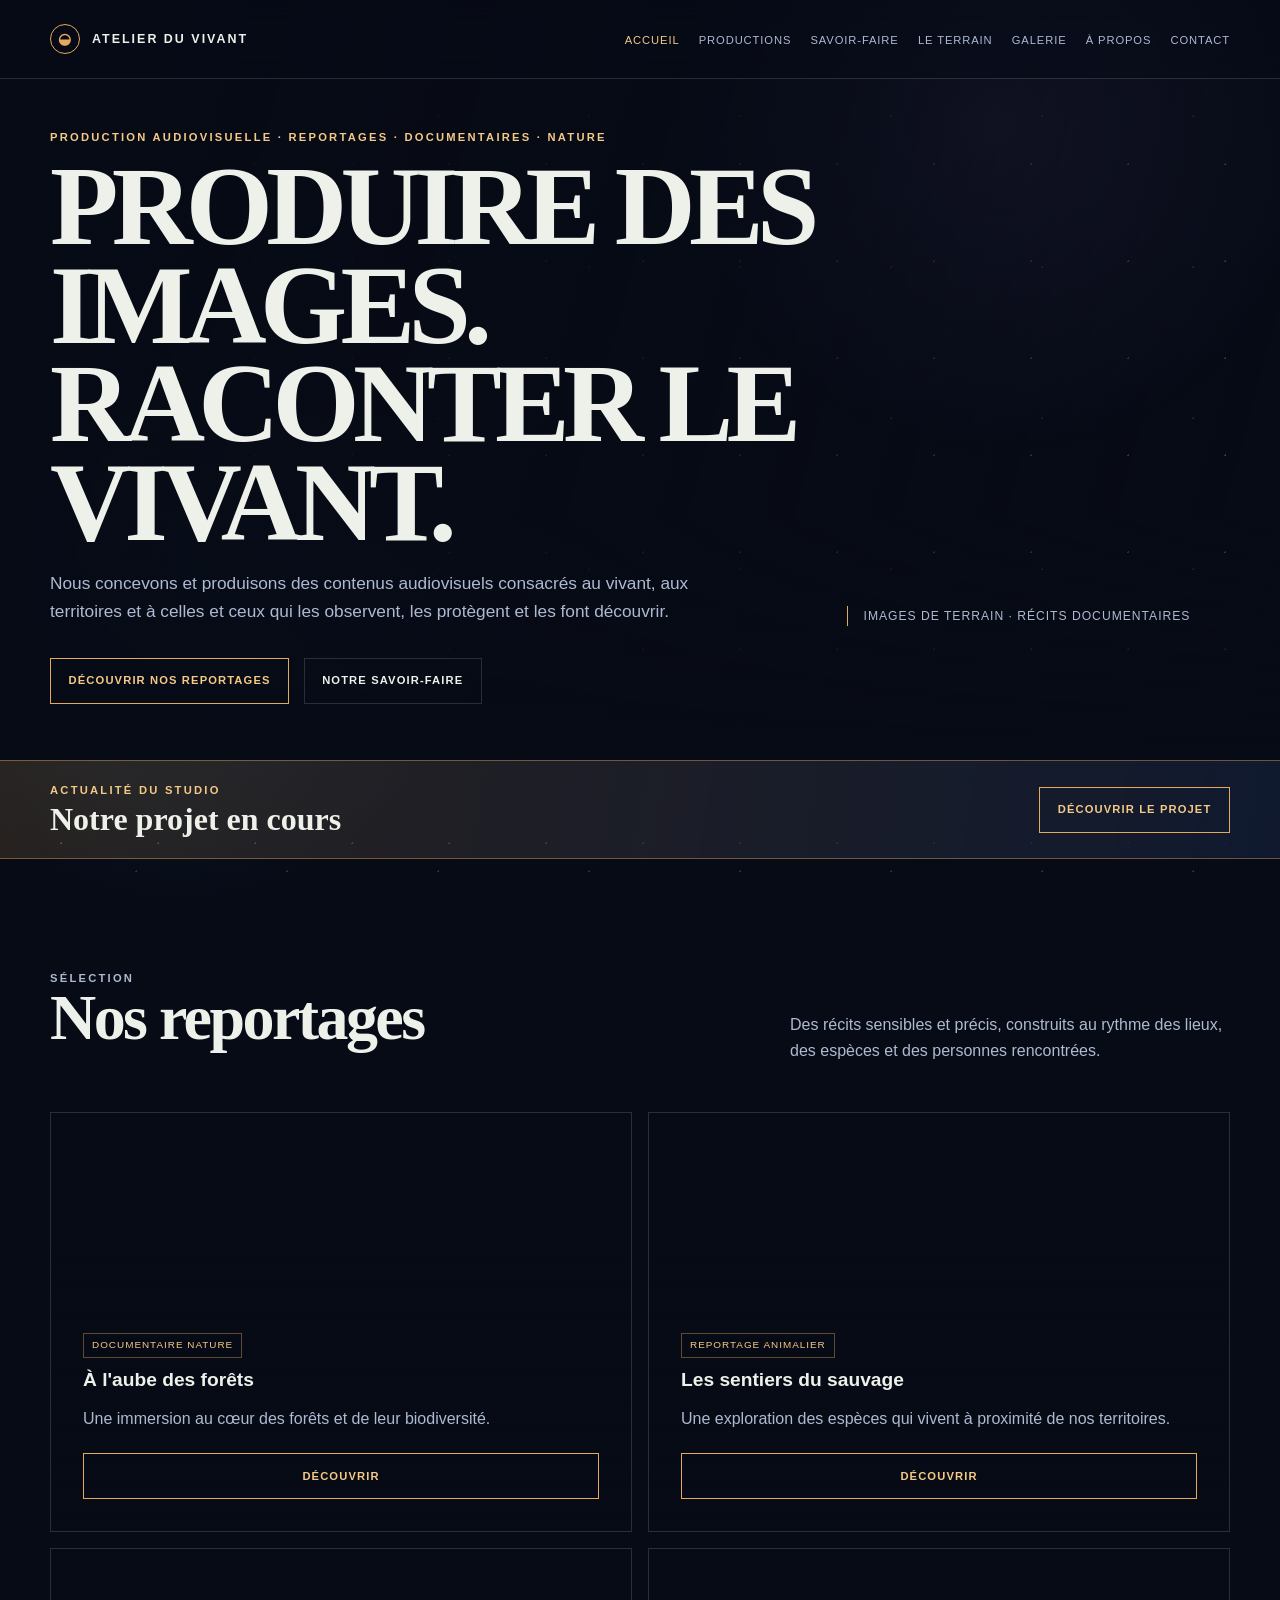
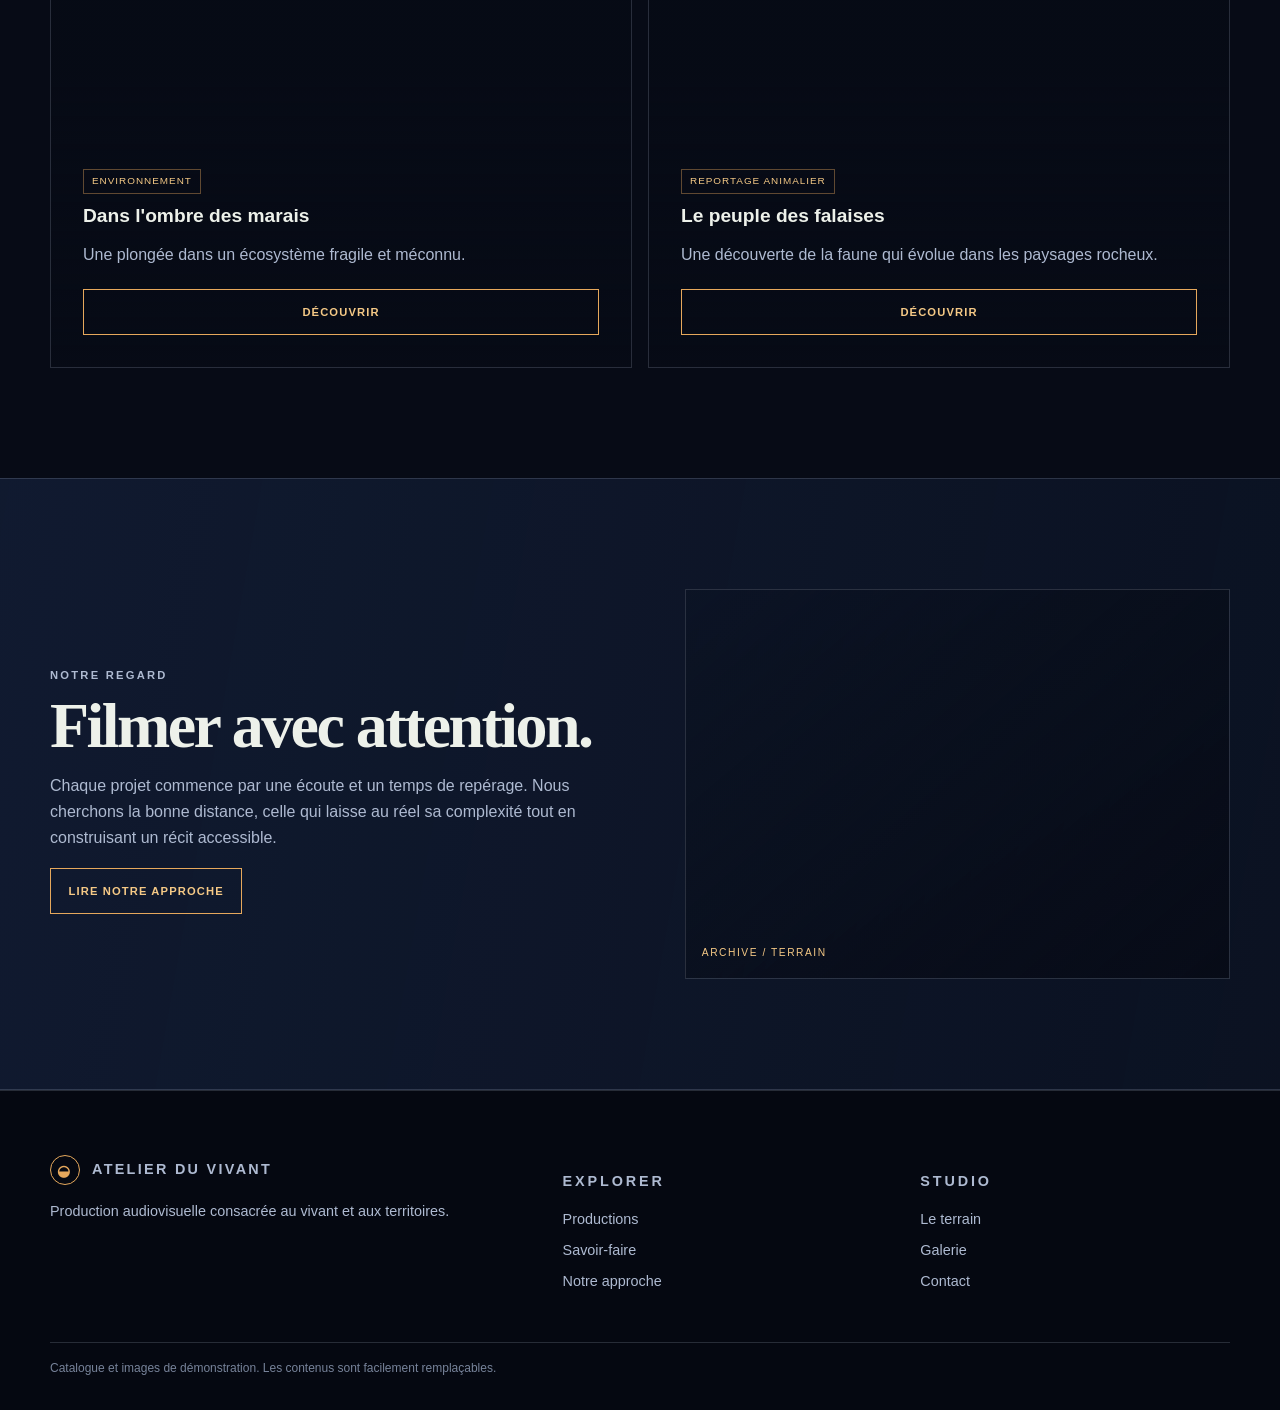
==== commit c36ea6c8: "titre plus bandeau" ====
--- a/index.html
+++ b/index.html
@@ -1 +1,72 @@
-<!doctype html><html lang="fr"><head><meta charset="utf-8"><meta name="viewport" content="width=device-width, initial-scale=1"><title>Atelier du vivant | Production audiovisuelle</title><meta name="description" content="Production audiovisuelle, reportages et documentaires consacrés au vivant, aux territoires et à celles et ceux qui les protègent."><link rel="stylesheet" href="css/style.css"></head><body><a class="skip-link" href="#main">Aller au contenu</a><header class="site-header"><div class="container nav-wrap"><a class="brand" href="index.html"><span class="brand-mark">◒</span> ATELIER DU VIVANT</a><button class="nav-toggle" aria-label="Ouvrir le menu" aria-expanded="false">☰</button><nav><ul class="nav-list"><li><a aria-current="page" href="index.html">Accueil</a></li><li><a href="productions.html">Productions</a></li><li><a href="savoir-faire.html">Savoir-faire</a></li><li><a href="terrain.html">Le terrain</a></li><li><a href="galerie.html">Galerie</a></li><li><a href="a-propos.html">À propos</a></li><li><a href="contact.html">Contact</a></li></ul></nav></div></header><main id="main"><section class="hero"><div class="hero-content"><p class="eyebrow">Production audiovisuelle · Reportages · Documentaires · Nature</p><h1>PRODUIRE DES IMAGES.<br>RACONTER LE VIVANT.</h1><p class="lead">Nous concevons et produisons des contenus audiovisuels consacrés au vivant, aux territoires et à celles et ceux qui les observent, les protègent et les font découvrir.</p><div class="cta-row"><a class="btn" href="productions.html">Découvrir nos reportages</a><a class="btn btn-muted" href="savoir-faire.html">Notre savoir-faire</a></div></div><p class="hero-note">Images de terrain · récits documentaires</p></section><section class="section" aria-labelledby="reportages"><div class="container"><div class="section-header"><div><p class="eyebrow">Sélection</p><h2 id="reportages">Nos reportages</h2></div><p>Des récits sensibles et précis, construits au rythme des lieux, des espèces et des personnes rencontrées.</p></div><div class="project-grid"><article class="project-card reveal" style="--project-image:url('https://images.unsplash.com/photo-1448375240586-882707db888b?auto=format&fit=crop&w=1200&q=80')"><span class="tag">Documentaire nature</span><h3>À l'aube des forêts</h3><p>Une immersion au cœur des forêts et de leur biodiversité.</p><a class="btn" href="productions.html#forets">Découvrir</a></article><article class="project-card reveal" style="--project-image:url('https://images.unsplash.com/photo-1511497584788-876760111969?auto=format&fit=crop&w=1200&q=80')"><span class="tag">Reportage animalier</span><h3>Les sentiers du sauvage</h3><p>Une exploration des espèces qui vivent à proximité de nos territoires.</p><a class="btn" href="productions.html#sauvage">Découvrir</a></article><article class="project-card reveal" style="--project-image:url('https://images.unsplash.com/photo-1473445361085-b9a07f55608b?auto=format&fit=crop&w=1200&q=80')"><span class="tag">Environnement</span><h3>Dans l'ombre des marais</h3><p>Une plongée dans un écosystème fragile et méconnu.</p><a class="btn" href="productions.html#marais">Découvrir</a></article><article class="project-card reveal" style="--project-image:url('https://images.unsplash.com/photo-1464822759023-fed622ff2c3b?auto=format&fit=crop&w=1200&q=80')"><span class="tag">Reportage animalier</span><h3>Le peuple des falaises</h3><p>Une découverte de la faune qui évolue dans les paysages rocheux.</p><a class="btn" href="productions.html#falaises">Découvrir</a></article></div></div></section><section class="section band"><div class="container split"><div class="copy reveal"><p class="eyebrow">Notre regard</p><h2>Filmer avec attention.</h2><p>Chaque projet commence par une écoute et un temps de repérage. Nous cherchons la bonne distance, celle qui laisse au réel sa complexité tout en construisant un récit accessible.</p><a class="btn" href="approche.html">Lire notre approche</a></div><div class="image-frame reveal" role="img" aria-label="Paysage forestier de terrain"></div></div></section></main><footer class="site-footer"><div class="container footer-grid"><div><a class="brand" href="index.html"><span class="brand-mark">◒</span> ATELIER DU VIVANT</a><p>Production audiovisuelle consacrée au vivant et aux territoires.</p></div><div><p class="eyebrow">Explorer</p><div class="footer-links"><a href="productions.html">Productions</a><a href="savoir-faire.html">Savoir-faire</a><a href="approche.html">Notre approche</a></div></div><div><p class="eyebrow">Studio</p><div class="footer-links"><a href="terrain.html">Le terrain</a><a href="galerie.html">Galerie</a><a href="contact.html">Contact</a></div></div></div><div class="container disclaimer">Catalogue et images de démonstration. Les contenus sont facilement remplaçables.</div></footer><button class="top-button" aria-label="Revenir en haut">↑</button><script src="js/script.js"></script></body></html>+<!doctype html>
+<html lang="fr">
+<head>
+  <meta charset="utf-8">
+  <meta name="viewport" content="width=device-width, initial-scale=1">
+  <title>Atelier du vivant | Production audiovisuelle</title>
+  <meta name="description" content="Production audiovisuelle, reportages et documentaires consacrés au vivant, aux territoires et à celles et ceux qui les protègent.">
+  <link rel="stylesheet" href="css/style.css">
+  <style>
+    .project-alert { padding: 1.25rem 0; background: linear-gradient(100deg, rgba(230,168,92,.15), rgba(17,27,49,.92)); border-block: 1px solid rgba(230,168,92,.42); }
+    .project-alert-inner { display: flex; align-items: center; justify-content: space-between; gap: 1.5rem; }
+    .project-alert .eyebrow { margin: 0 0 .2rem; }
+    .project-alert strong { font: 700 clamp(1.35rem, 3vw, 2rem)/1 var(--serif); }
+    .project-alert .btn { flex-shrink: 0; }
+    @media (max-width: 560px) { .project-alert-inner { align-items: flex-start; flex-direction: column; gap: 1rem; } .project-alert .btn { width: 100%; } }
+  </style>
+</head>
+<body>
+  <a class="skip-link" href="#main">Aller au contenu</a>
+  <header class="site-header">
+    <div class="container nav-wrap">
+      <a class="brand" href="index.html"><span class="brand-mark">◒</span> ATELIER DU VIVANT</a>
+      <button class="nav-toggle" aria-label="Ouvrir le menu" aria-expanded="false">☰</button>
+      <nav>
+        <ul class="nav-list">
+          <li><a aria-current="page" href="index.html">Accueil</a></li>
+          <li><a href="productions.html">Productions</a></li>
+          <li><a href="savoir-faire.html">Savoir-faire</a></li>
+          <li><a href="terrain.html">Le terrain</a></li>
+          <li><a href="galerie.html">Galerie</a></li>
+          <li><a href="a-propos.html">À propos</a></li>
+          <li><a href="contact.html">Contact</a></li>
+        </ul>
+      </nav>
+    </div>
+  </header>
+  <main id="main">
+    <section class="hero">
+      <div class="hero-content">
+        <p class="eyebrow">Production audiovisuelle · Reportages · Documentaires · Nature</p>
+        <h1>PRODUIRE DES IMAGES.<br>RACONTER LE VIVANT.</h1>
+        <p class="lead">Nous concevons et produisons des contenus audiovisuels consacrés au vivant, aux territoires et à celles et ceux qui les observent, les protègent et les font découvrir.</p>
+        <div class="cta-row"><a class="btn" href="productions.html">Découvrir nos reportages</a><a class="btn btn-muted" href="savoir-faire.html">Notre savoir-faire</a></div>
+      </div>
+      <p class="hero-note">Images de terrain · récits documentaires</p>
+    </section>
+    <aside class="project-alert" aria-label="Projet en cours">
+      <div class="container project-alert-inner">
+        <div><p class="eyebrow">Actualité du studio</p><strong>Notre projet en cours</strong></div>
+        <a class="btn" href="https://chauvesouris448-git.github.io/batbielok" target="_blank" rel="noopener noreferrer">Découvrir le projet</a>
+      </div>
+    </aside>
+    <section class="section" aria-labelledby="reportages">
+      <div class="container">
+        <div class="section-header"><div><p class="eyebrow">Sélection</p><h2 id="reportages">Nos reportages</h2></div><p>Des récits sensibles et précis, construits au rythme des lieux, des espèces et des personnes rencontrées.</p></div>
+        <div class="project-grid">
+          <article class="project-card reveal" style="--project-image:url('https://images.unsplash.com/photo-1448375240586-882707db888b?auto=format&fit=crop&w=1200&q=80')"><span class="tag">Documentaire nature</span><h3>À l'aube des forêts</h3><p>Une immersion au cœur des forêts et de leur biodiversité.</p><a class="btn" href="productions.html#forets">Découvrir</a></article>
+          <article class="project-card reveal" style="--project-image:url('https://images.unsplash.com/photo-1511497584788-876760111969?auto=format&fit=crop&w=1200&q=80')"><span class="tag">Reportage animalier</span><h3>Les sentiers du sauvage</h3><p>Une exploration des espèces qui vivent à proximité de nos territoires.</p><a class="btn" href="productions.html#sauvage">Découvrir</a></article>
+          <article class="project-card reveal" style="--project-image:url('https://images.unsplash.com/photo-1473445361085-b9a07f55608b?auto=format&fit=crop&w=1200&q=80')"><span class="tag">Environnement</span><h3>Dans l'ombre des marais</h3><p>Une plongée dans un écosystème fragile et méconnu.</p><a class="btn" href="productions.html#marais">Découvrir</a></article>
+          <article class="project-card reveal" style="--project-image:url('https://images.unsplash.com/photo-1464822759023-fed622ff2c3b?auto=format&fit=crop&w=1200&q=80')"><span class="tag">Reportage animalier</span><h3>Le peuple des falaises</h3><p>Une découverte de la faune qui évolue dans les paysages rocheux.</p><a class="btn" href="productions.html#falaises">Découvrir</a></article>
+        </div>
+      </div>
+    </section>
+    <section class="section band">
+      <div class="container split"><div class="copy reveal"><p class="eyebrow">Notre regard</p><h2>Filmer avec attention.</h2><p>Chaque projet commence par une écoute et un temps de repérage. Nous cherchons la bonne distance, celle qui laisse au réel sa complexité tout en construisant un récit accessible.</p><a class="btn" href="approche.html">Lire notre approche</a></div><div class="image-frame reveal" role="img" aria-label="Paysage forestier de terrain"></div></div>
+    </section>
+  </main>
+  <footer class="site-footer"><div class="container footer-grid"><div><a class="brand" href="index.html"><span class="brand-mark">◒</span> ATELIER DU VIVANT</a><p>Production audiovisuelle consacrée au vivant et aux territoires.</p></div><div><p class="eyebrow">Explorer</p><div class="footer-links"><a href="productions.html">Productions</a><a href="savoir-faire.html">Savoir-faire</a><a href="approche.html">Notre approche</a></div></div><div><p class="eyebrow">Studio</p><div class="footer-links"><a href="terrain.html">Le terrain</a><a href="galerie.html">Galerie</a><a href="contact.html">Contact</a></div></div></div><div class="container disclaimer">Catalogue et images de démonstration. Les contenus sont facilement remplaçables.</div></footer>
+  <button class="top-button" aria-label="Revenir en haut">↑</button>
+  <script src="js/script.js"></script>
+</body>
+</html>
--- a/css/style.css
+++ b/css/style.css
@@ -1 +1 @@
-:root{--ink:#070b16;--deep:#0b1222;--panel:#111b31;--panel-light:#172541;--mist:#aebad1;--paper:#edf1ea;--amber:#e6a85c;--amber-soft:#f5c986;--line:rgba(205,220,244,.17);--serif:Georgia,'Times New Roman',serif;--sans:'Trebuchet MS',Arial,sans-serif}*{box-sizing:border-box}html{scroll-behavior:smooth}body{margin:0;color:var(--paper);background:var(--ink);font-family:var(--sans);line-height:1.65}body:before{content:'';position:fixed;inset:0;pointer-events:none;opacity:.23;background-image:radial-gradient(#fff 1px,transparent 1px),radial-gradient(#9bb2d9 1px,transparent 1px);background-size:97px 97px,151px 151px;background-position:13px 19px,61px 41px;z-index:-2}body:after{content:'';position:fixed;inset:0;pointer-events:none;background:radial-gradient(circle at 78% 14%,rgba(76,61,112,.25),transparent 26%),radial-gradient(circle at 14% 68%,rgba(35,91,119,.2),transparent 24%);z-index:-1}a{color:inherit;text-decoration:none}img{max-width:100%;display:block}button,input,select,textarea{font:inherit}button,a{-webkit-tap-highlight-color:transparent}:focus-visible{outline:2px solid var(--amber-soft);outline-offset:4px}.container{width:min(1180px,calc(100% - 40px));margin:auto}.skip-link{position:fixed;left:1rem;top:-5rem;z-index:99;padding:.7rem 1rem;background:var(--amber);color:var(--ink)}.skip-link:focus{top:1rem}.site-header{position:absolute;inset:0 0 auto;z-index:20;border-bottom:1px solid var(--line);background:rgba(7,11,22,.5);backdrop-filter:blur(12px)}.nav-wrap{min-height:78px;display:flex;align-items:center;justify-content:space-between;gap:2rem}.brand{display:flex;align-items:center;gap:.75rem;font-size:.78rem;letter-spacing:.16em;font-weight:700}.brand-mark{width:30px;height:30px;display:grid;place-items:center;border:1px solid var(--amber);color:var(--amber);border-radius:50%;font-size:.95rem}.nav-toggle{display:none;color:var(--paper);background:none;border:1px solid var(--line);padding:.55rem .7rem}.nav-list{display:flex;gap:1.2rem;align-items:center;list-style:none;padding:0;margin:0}.nav-list a{color:var(--mist);font-size:.7rem;text-transform:uppercase;letter-spacing:.08em;transition:color .25s ease}.nav-list a:hover,.nav-list a[aria-current=page]{color:var(--amber-soft)}.hero{min-height:760px;position:relative;display:grid;align-items:center;overflow:hidden;background:linear-gradient(105deg,rgba(7,11,22,.98) 10%,rgba(7,11,22,.72) 49%,rgba(7,11,22,.08) 100%),url('https://images.unsplash.com/photo-1448375240586-882707db888b?auto=format&fit=crop&w=2200&q=85') center/cover}.hero:after{content:'';position:absolute;inset:auto 0 0;height:32%;background:linear-gradient(transparent,var(--ink))}.hero-content{position:relative;z-index:1;width:min(1180px,calc(100% - 40px));margin:100px auto 40px}.eyebrow{color:var(--amber-soft);letter-spacing:.2em;text-transform:uppercase;font-size:.7rem;font-weight:700}.kicker{color:var(--amber-soft);font-size:.75rem;letter-spacing:.12em;text-transform:uppercase}h1,h2,h3{line-height:1.1;margin:0 0 1rem}h1{max-width:850px;font:700 clamp(3.5rem,9vw,8.5rem)/.88 var(--serif);letter-spacing:-.06em}h2{font:700 clamp(2.15rem,5vw,4rem)/.95 var(--serif);letter-spacing:-.04em}h3{font-size:1.2rem}.lead{max-width:650px;color:var(--mist);font-size:1.08rem}.cta-row{display:flex;flex-wrap:wrap;gap:.9rem;margin-top:2rem}.btn{display:inline-flex;align-items:center;justify-content:center;min-height:46px;padding:.7rem 1.1rem;border:1px solid var(--amber);color:var(--amber-soft);text-transform:uppercase;letter-spacing:.1em;font-size:.7rem;font-weight:700;transition:.25s ease}.btn:hover{background:var(--amber);color:var(--ink);transform:translateY(-2px)}.btn-muted{border-color:var(--line);color:var(--paper)}.btn-muted:hover{border-color:var(--paper);background:rgba(255,255,255,.08);color:var(--paper)}.hero-note{position:absolute;right:7%;bottom:16%;z-index:2;border-left:1px solid var(--amber);padding-left:1rem;color:var(--mist);font-size:.76rem;letter-spacing:.08em;text-transform:uppercase}.section{padding:110px 0;position:relative}.section-header{display:flex;justify-content:space-between;gap:2rem;align-items:end;margin-bottom:3rem}.section-header p{max-width:440px;color:var(--mist);margin:0}.grid-3{display:grid;grid-template-columns:repeat(3,1fr);gap:1px;background:var(--line)}.feature{background:rgba(17,27,49,.88);padding:2rem;min-height:220px;border-top:2px solid transparent;transition:.3s ease}.feature:hover{border-color:var(--amber);background:var(--panel-light);transform:translateY(-5px)}.feature-icon{color:var(--amber-soft);font-size:1.7rem;margin-bottom:2.2rem}.feature p,.card p{color:var(--mist);margin:0}.band{background:linear-gradient(100deg,rgba(17,27,49,.96),rgba(13,21,39,.7));border-block:1px solid var(--line)}.page-hero{padding:170px 0 80px;background:linear-gradient(120deg,var(--deep),rgba(19,25,51,.6)),url('https://images.unsplash.com/photo-1500534623283-312aade485b7?auto=format&fit=crop&w=1800&q=80') center/cover;border-bottom:1px solid var(--line)}.page-hero h1{font-size:clamp(3rem,8vw,6.5rem)}.split{display:grid;grid-template-columns:1fr 1fr;gap:clamp(2rem,7vw,7rem);align-items:center}.copy p{color:var(--mist);max-width:620px}.image-frame{min-height:390px;background:linear-gradient(140deg,rgba(7,11,22,.2),rgba(7,11,22,.88)),url('https://images.unsplash.com/photo-1511497584788-876760111969?auto=format&fit=crop&w=1200&q=80') center/cover;border:1px solid var(--line);position:relative}.image-frame:after{content:'ARCHIVE / TERRAIN';position:absolute;bottom:1rem;left:1rem;font-size:.64rem;letter-spacing:.15em;color:var(--amber-soft)}.cards-2{display:grid;grid-template-columns:repeat(2,1fr);gap:1rem}.card{background:rgba(17,27,49,.8);border:1px solid var(--line);padding:1.5rem}.project-grid{display:grid;grid-template-columns:repeat(2,1fr);gap:1rem}.project-card{min-height:420px;display:flex;flex-direction:column;justify-content:end;padding:2rem;background:linear-gradient(0deg,rgba(7,11,22,.98),rgba(7,11,22,.05) 70%),var(--project-image) center/cover;border:1px solid var(--line);transition:transform .3s ease,border-color .3s ease}.project-card:hover{transform:translateY(-5px);border-color:var(--amber)}.project-card p{max-width:500px;margin:0 0 1.3rem;color:var(--mist)}.project-card .tag{align-self:flex-start;margin-bottom:.7rem}.tag{display:inline-block;color:var(--amber-soft);border:1px solid rgba(230,168,92,.4);padding:.2rem .5rem;font-size:.62rem;letter-spacing:.1em;text-transform:uppercase}.controls{display:flex;flex-wrap:wrap;gap:.7rem;margin-bottom:1.5rem}.filter-button{background:transparent;color:var(--mist);border:1px solid var(--line);padding:.65rem .9rem;text-transform:uppercase;letter-spacing:.08em;font-size:.68rem;cursor:pointer}.filter-button.is-active,.filter-button:hover{background:var(--amber);border-color:var(--amber);color:var(--ink)}.detail-grid{display:grid;grid-template-columns:1.2fr .8fr;gap:1rem}.video-placeholder{min-height:330px;display:grid;place-items:center;background:linear-gradient(140deg,rgba(76,61,112,.6),rgba(8,19,32,.94)),url('https://images.unsplash.com/photo-1497250681960-ef046c08a56e?auto=format&fit=crop&w=1200&q=80') center/cover;border:1px solid var(--line);color:var(--amber-soft);text-align:center}.video-placeholder span{display:grid;place-items:center;width:64px;height:64px;border:1px solid var(--amber);border-radius:50%;font-size:1.5rem}.gallery-grid{display:grid;grid-template-columns:repeat(12,1fr);gap:1rem}.gallery-item{min-height:250px;position:relative;cursor:zoom-in;border:0;padding:0;text-align:left;background:none;overflow:hidden}.gallery-item:nth-child(1),.gallery-item:nth-child(4){grid-column:span 7}.gallery-item:nth-child(2),.gallery-item:nth-child(3),.gallery-item:nth-child(5){grid-column:span 5}.gallery-art{height:100%;min-height:250px;background:var(--gallery-image) center/cover;transition:transform .5s ease}.gallery-item:hover .gallery-art{transform:scale(1.05)}.gallery-caption{position:absolute;bottom:0;inset-inline:0;padding:2rem 1rem 1rem;background:linear-gradient(transparent,rgba(7,11,22,.95));color:var(--paper)}.lightbox{position:fixed;inset:0;z-index:50;display:none;place-items:center;background:rgba(3,6,13,.92);padding:2rem}.lightbox.is-open{display:grid}.lightbox-content{width:min(900px,100%);min-height:55vh;border:1px solid var(--amber);background:var(--lightbox-image) center/cover;display:grid;align-items:end;padding:1.5rem}.lightbox-close{position:absolute;top:1rem;right:1rem;color:var(--paper);border:1px solid var(--line);background:var(--panel);padding:.5rem .7rem;cursor:pointer}.role-card{display:grid;grid-template-columns:105px 1fr;gap:1.3rem;align-items:start}.role-art{min-height:105px;background:var(--role-image) center/cover;border:1px solid var(--line)}.terrain-strip{min-height:360px;background:linear-gradient(90deg,rgba(7,11,22,.88),rgba(7,11,22,.15)),url('https://images.unsplash.com/photo-1500534623283-312aade485b7?auto=format&fit=crop&w=1800&q=85') center/cover}.form-grid{display:grid;grid-template-columns:1fr 1fr;gap:1rem}.field-full{grid-column:1/-1}label{display:block;color:var(--mist);font-size:.76rem;text-transform:uppercase;letter-spacing:.08em;margin-bottom:.35rem}select,input,textarea{width:100%;padding:.8rem;background:var(--panel);color:var(--paper);border:1px solid var(--line)}textarea{min-height:160px;resize:vertical}.site-footer{padding:4rem 0 2rem;border-top:1px solid var(--line);background:#050811}.footer-grid{display:grid;grid-template-columns:1.5fr 1fr 1fr;gap:3rem}.footer-grid p,.footer-grid a{color:var(--mist);font-size:.9rem}.footer-links{display:grid;gap:.45rem}.disclaimer{margin-top:3rem;padding-top:1rem;border-top:1px solid var(--line);color:#77839a;font-size:.75rem}.top-button{position:fixed;right:1.2rem;bottom:1.2rem;z-index:10;opacity:0;pointer-events:none;border:1px solid var(--amber);background:var(--panel);color:var(--amber-soft);padding:.7rem .8rem;cursor:pointer;transition:opacity .25s}.top-button.visible{opacity:1;pointer-events:auto}.reveal{opacity:0;transform:translateY(18px);transition:opacity .7s ease,transform .7s ease}.reveal.is-visible{opacity:1;transform:none}@media(max-width:800px){.nav-toggle{display:block}.nav-list{display:none;position:absolute;top:78px;left:0;right:0;padding:1.2rem 20px 1.5rem;flex-direction:column;align-items:flex-start;background:rgba(7,11,22,.98);border-bottom:1px solid var(--line)}.nav-list.is-open{display:flex}.hero{min-height:680px}.hero-note{display:none}.grid-3,.project-grid{grid-template-columns:1fr 1fr}.split,.footer-grid,.detail-grid{grid-template-columns:1fr}.gallery-item:nth-child(n){grid-column:span 6}}@media(max-width:560px){.container,.hero-content{width:min(100% - 28px,1180px)}.nav-wrap{min-height:68px}.nav-list{top:68px}.grid-3,.cards-2,.project-grid,.form-grid{grid-template-columns:1fr}.gallery-item:nth-child(n){grid-column:span 12}.role-card{grid-template-columns:1fr}.page-hero{padding-top:130px}h1{font-size:clamp(3.2rem,18vw,5rem)}.section{padding:75px 0}}@media(prefers-reduced-motion:reduce){*,*::before,*::after{scroll-behavior:auto!important;animation-duration:.01ms!important;transition-duration:.01ms!important}.reveal{opacity:1;transform:none}}
+:root{--ink:#070b16;--deep:#0b1222;--panel:#111b31;--panel-light:#172541;--mist:#aebad1;--paper:#edf1ea;--amber:#e6a85c;--amber-soft:#f5c986;--line:rgba(205,220,244,.17);--serif:Georgia,'Times New Roman',serif;--sans:'Trebuchet MS',Arial,sans-serif}*{box-sizing:border-box}html{scroll-behavior:smooth}body{margin:0;color:var(--paper);background:var(--ink);font-family:var(--sans);line-height:1.65}body:before{content:'';position:fixed;inset:0;pointer-events:none;opacity:.23;background-image:radial-gradient(#fff 1px,transparent 1px),radial-gradient(#9bb2d9 1px,transparent 1px);background-size:97px 97px,151px 151px;background-position:13px 19px,61px 41px;z-index:-2}body:after{content:'';position:fixed;inset:0;pointer-events:none;background:radial-gradient(circle at 78% 14%,rgba(76,61,112,.25),transparent 26%),radial-gradient(circle at 14% 68%,rgba(35,91,119,.2),transparent 24%);z-index:-1}a{color:inherit;text-decoration:none}img{max-width:100%;display:block}button,input,select,textarea{font:inherit}button,a{-webkit-tap-highlight-color:transparent}:focus-visible{outline:2px solid var(--amber-soft);outline-offset:4px}.container{width:min(1180px,calc(100% - 40px));margin:auto}.skip-link{position:fixed;left:1rem;top:-5rem;z-index:99;padding:.7rem 1rem;background:var(--amber);color:var(--ink)}.skip-link:focus{top:1rem}.site-header{position:absolute;inset:0 0 auto;z-index:20;border-bottom:1px solid var(--line);background:rgba(7,11,22,.5);backdrop-filter:blur(12px)}.nav-wrap{min-height:78px;display:flex;align-items:center;justify-content:space-between;gap:2rem}.brand{display:flex;align-items:center;gap:.75rem;font-size:.78rem;letter-spacing:.16em;font-weight:700}.brand-mark{width:30px;height:30px;display:grid;place-items:center;border:1px solid var(--amber);color:var(--amber);border-radius:50%;font-size:.95rem}.nav-toggle{display:none;color:var(--paper);background:none;border:1px solid var(--line);padding:.55rem .7rem}.nav-list{display:flex;gap:1.2rem;align-items:center;list-style:none;padding:0;margin:0}.nav-list a{color:var(--mist);font-size:.7rem;text-transform:uppercase;letter-spacing:.08em;transition:color .25s ease}.nav-list a:hover,.nav-list a[aria-current=page]{color:var(--amber-soft)}.hero{min-height:760px;position:relative;display:grid;align-items:center;overflow:hidden;background:linear-gradient(105deg,rgba(7,11,22,.98) 10%,rgba(7,11,22,.72) 49%,rgba(7,11,22,.08) 100%),url('https://images.unsplash.com/photo-1448375240586-882707db888b?auto=format&fit=crop&w=2200&q=85') center/cover}.hero:after{content:'';position:absolute;inset:auto 0 0;height:32%;background:linear-gradient(transparent,var(--ink))}.hero-content{position:relative;z-index:1;width:min(1180px,calc(100% - 40px));margin:100px auto 40px}.eyebrow{color:var(--amber-soft);letter-spacing:.2em;text-transform:uppercase;font-size:.7rem;font-weight:700}.kicker{color:var(--amber-soft);font-size:.75rem;letter-spacing:.12em;text-transform:uppercase}h1,h2,h3{line-height:1.1;margin:0 0 1rem}h1{max-width:850px;font:700 clamp(3.5rem,9vw,7rem)/.88 var(--serif);letter-spacing:-.06em}h2{font:700 clamp(2.15rem,5vw,4rem)/.95 var(--serif);letter-spacing:-.04em}h3{font-size:1.2rem}.lead{max-width:650px;color:var(--mist);font-size:1.08rem}.cta-row{display:flex;flex-wrap:wrap;gap:.9rem;margin-top:2rem}.btn{display:inline-flex;align-items:center;justify-content:center;min-height:46px;padding:.7rem 1.1rem;border:1px solid var(--amber);color:var(--amber-soft);text-transform:uppercase;letter-spacing:.1em;font-size:.7rem;font-weight:700;transition:.25s ease}.btn:hover{background:var(--amber);color:var(--ink);transform:translateY(-2px)}.btn-muted{border-color:var(--line);color:var(--paper)}.btn-muted:hover{border-color:var(--paper);background:rgba(255,255,255,.08);color:var(--paper)}.hero-note{position:absolute;right:7%;bottom:16%;z-index:2;border-left:1px solid var(--amber);padding-left:1rem;color:var(--mist);font-size:.76rem;letter-spacing:.08em;text-transform:uppercase}.section{padding:110px 0;position:relative}.section-header{display:flex;justify-content:space-between;gap:2rem;align-items:end;margin-bottom:3rem}.section-header p{max-width:440px;color:var(--mist);margin:0}.grid-3{display:grid;grid-template-columns:repeat(3,1fr);gap:1px;background:var(--line)}.feature{background:rgba(17,27,49,.88);padding:2rem;min-height:220px;border-top:2px solid transparent;transition:.3s ease}.feature:hover{border-color:var(--amber);background:var(--panel-light);transform:translateY(-5px)}.feature-icon{color:var(--amber-soft);font-size:1.7rem;margin-bottom:2.2rem}.feature p,.card p{color:var(--mist);margin:0}.band{background:linear-gradient(100deg,rgba(17,27,49,.96),rgba(13,21,39,.7));border-block:1px solid var(--line)}.page-hero{padding:170px 0 80px;background:linear-gradient(120deg,var(--deep),rgba(19,25,51,.6)),url('https://images.unsplash.com/photo-1500534623283-312aade485b7?auto=format&fit=crop&w=1800&q=80') center/cover;border-bottom:1px solid var(--line)}.page-hero h1{font-size:clamp(3rem,8vw,6.5rem)}.split{display:grid;grid-template-columns:1fr 1fr;gap:clamp(2rem,7vw,7rem);align-items:center}.copy p{color:var(--mist);max-width:620px}.image-frame{min-height:390px;background:linear-gradient(140deg,rgba(7,11,22,.2),rgba(7,11,22,.88)),url('https://images.unsplash.com/photo-1511497584788-876760111969?auto=format&fit=crop&w=1200&q=80') center/cover;border:1px solid var(--line);position:relative}.image-frame:after{content:'ARCHIVE / TERRAIN';position:absolute;bottom:1rem;left:1rem;font-size:.64rem;letter-spacing:.15em;color:var(--amber-soft)}.cards-2{display:grid;grid-template-columns:repeat(2,1fr);gap:1rem}.card{background:rgba(17,27,49,.8);border:1px solid var(--line);padding:1.5rem}.project-grid{display:grid;grid-template-columns:repeat(2,1fr);gap:1rem}.project-card{min-height:420px;display:flex;flex-direction:column;justify-content:end;padding:2rem;background:linear-gradient(0deg,rgba(7,11,22,.98),rgba(7,11,22,.05) 70%),var(--project-image) center/cover;border:1px solid var(--line);transition:transform .3s ease,border-color .3s ease}.project-card:hover{transform:translateY(-5px);border-color:var(--amber)}.project-card p{max-width:500px;margin:0 0 1.3rem;color:var(--mist)}.project-card .tag{align-self:flex-start;margin-bottom:.7rem}.tag{display:inline-block;color:var(--amber-soft);border:1px solid rgba(230,168,92,.4);padding:.2rem .5rem;font-size:.62rem;letter-spacing:.1em;text-transform:uppercase}.controls{display:flex;flex-wrap:wrap;gap:.7rem;margin-bottom:1.5rem}.filter-button{background:transparent;color:var(--mist);border:1px solid var(--line);padding:.65rem .9rem;text-transform:uppercase;letter-spacing:.08em;font-size:.68rem;cursor:pointer}.filter-button.is-active,.filter-button:hover{background:var(--amber);border-color:var(--amber);color:var(--ink)}.detail-grid{display:grid;grid-template-columns:1.2fr .8fr;gap:1rem}.video-placeholder{min-height:330px;display:grid;place-items:center;background:linear-gradient(140deg,rgba(76,61,112,.6),rgba(8,19,32,.94)),url('https://images.unsplash.com/photo-1497250681960-ef046c08a56e?auto=format&fit=crop&w=1200&q=80') center/cover;border:1px solid var(--line);color:var(--amber-soft);text-align:center}.video-placeholder span{display:grid;place-items:center;width:64px;height:64px;border:1px solid var(--amber);border-radius:50%;font-size:1.5rem}.gallery-grid{display:grid;grid-template-columns:repeat(12,1fr);gap:1rem}.gallery-item{min-height:250px;position:relative;cursor:zoom-in;border:0;padding:0;text-align:left;background:none;overflow:hidden}.gallery-item:nth-child(1),.gallery-item:nth-child(4){grid-column:span 7}.gallery-item:nth-child(2),.gallery-item:nth-child(3),.gallery-item:nth-child(5){grid-column:span 5}.gallery-art{height:100%;min-height:250px;background:var(--gallery-image) center/cover;transition:transform .5s ease}.gallery-item:hover .gallery-art{transform:scale(1.05)}.gallery-caption{position:absolute;bottom:0;inset-inline:0;padding:2rem 1rem 1rem;background:linear-gradient(transparent,rgba(7,11,22,.95));color:var(--paper)}.lightbox{position:fixed;inset:0;z-index:50;display:none;place-items:center;background:rgba(3,6,13,.92);padding:2rem}.lightbox.is-open{display:grid}.lightbox-content{width:min(900px,100%);min-height:55vh;border:1px solid var(--amber);background:var(--lightbox-image) center/cover;display:grid;align-items:end;padding:1.5rem}.lightbox-close{position:absolute;top:1rem;right:1rem;color:var(--paper);border:1px solid var(--line);background:var(--panel);padding:.5rem .7rem;cursor:pointer}.role-card{display:grid;grid-template-columns:105px 1fr;gap:1.3rem;align-items:start}.role-art{min-height:105px;background:var(--role-image) center/cover;border:1px solid var(--line)}.terrain-strip{min-height:360px;background:linear-gradient(90deg,rgba(7,11,22,.88),rgba(7,11,22,.15)),url('https://images.unsplash.com/photo-1500534623283-312aade485b7?auto=format&fit=crop&w=1800&q=85') center/cover}.form-grid{display:grid;grid-template-columns:1fr 1fr;gap:1rem}.field-full{grid-column:1/-1}label{display:block;color:var(--mist);font-size:.76rem;text-transform:uppercase;letter-spacing:.08em;margin-bottom:.35rem}select,input,textarea{width:100%;padding:.8rem;background:var(--panel);color:var(--paper);border:1px solid var(--line)}textarea{min-height:160px;resize:vertical}.site-footer{padding:4rem 0 2rem;border-top:1px solid var(--line);background:#050811}.footer-grid{display:grid;grid-template-columns:1.5fr 1fr 1fr;gap:3rem}.footer-grid p,.footer-grid a{color:var(--mist);font-size:.9rem}.footer-links{display:grid;gap:.45rem}.disclaimer{margin-top:3rem;padding-top:1rem;border-top:1px solid var(--line);color:#77839a;font-size:.75rem}.top-button{position:fixed;right:1.2rem;bottom:1.2rem;z-index:10;opacity:0;pointer-events:none;border:1px solid var(--amber);background:var(--panel);color:var(--amber-soft);padding:.7rem .8rem;cursor:pointer;transition:opacity .25s}.top-button.visible{opacity:1;pointer-events:auto}.reveal{opacity:0;transform:translateY(18px);transition:opacity .7s ease,transform .7s ease}.reveal.is-visible{opacity:1;transform:none}@media(max-width:800px){.nav-toggle{display:block}.nav-list{display:none;position:absolute;top:78px;left:0;right:0;padding:1.2rem 20px 1.5rem;flex-direction:column;align-items:flex-start;background:rgba(7,11,22,.98);border-bottom:1px solid var(--line)}.nav-list.is-open{display:flex}.hero{min-height:680px}.hero-note{display:none}.grid-3,.project-grid{grid-template-columns:1fr 1fr}.split,.footer-grid,.detail-grid{grid-template-columns:1fr}.gallery-item:nth-child(n){grid-column:span 6}}@media(max-width:560px){.container,.hero-content{width:min(100% - 28px,1180px)}.nav-wrap{min-height:68px}.nav-list{top:68px}.grid-3,.cards-2,.project-grid,.form-grid{grid-template-columns:1fr}.gallery-item:nth-child(n){grid-column:span 12}.role-card{grid-template-columns:1fr}.page-hero{padding-top:130px}h1{font-size:clamp(3.2rem,18vw,5rem)}.section{padding:75px 0}}@media(prefers-reduced-motion:reduce){*,*::before,*::after{scroll-behavior:auto!important;animation-duration:.01ms!important;transition-duration:.01ms!important}.reveal{opacity:1;transform:none}}
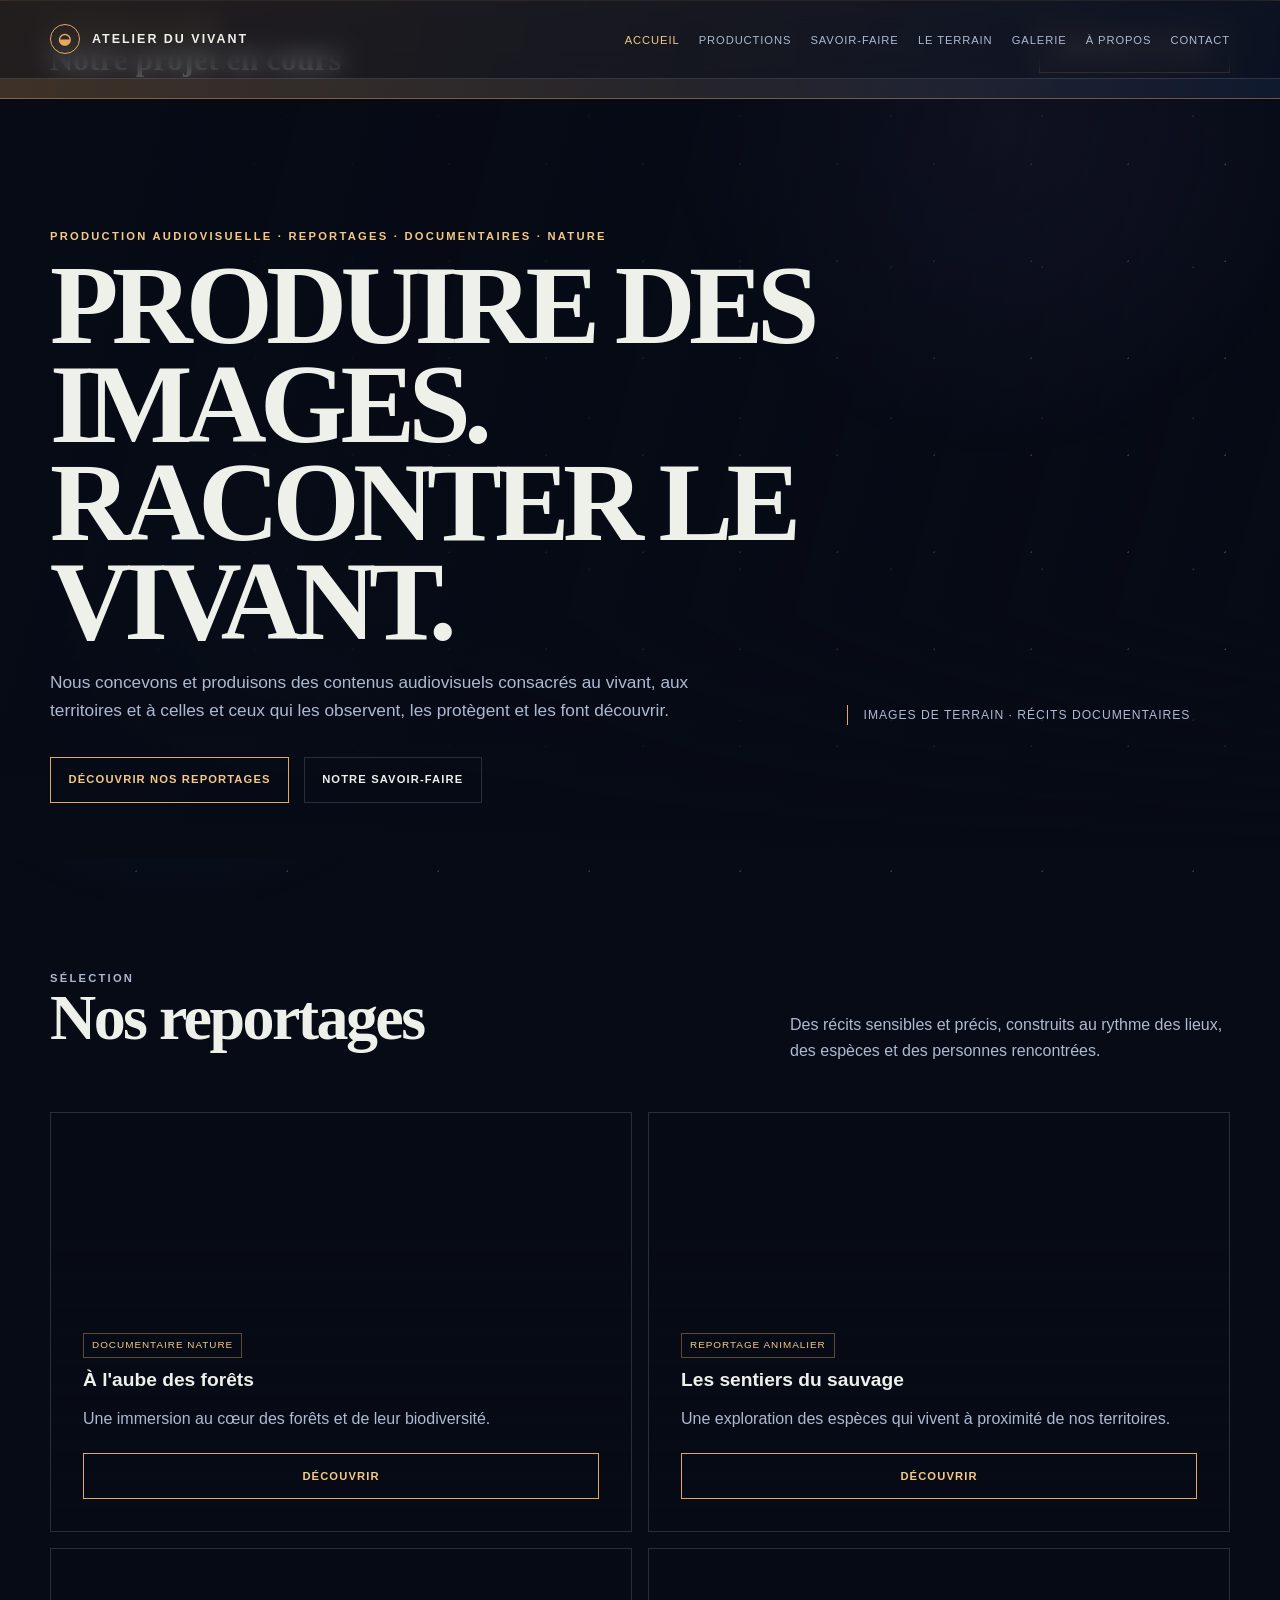
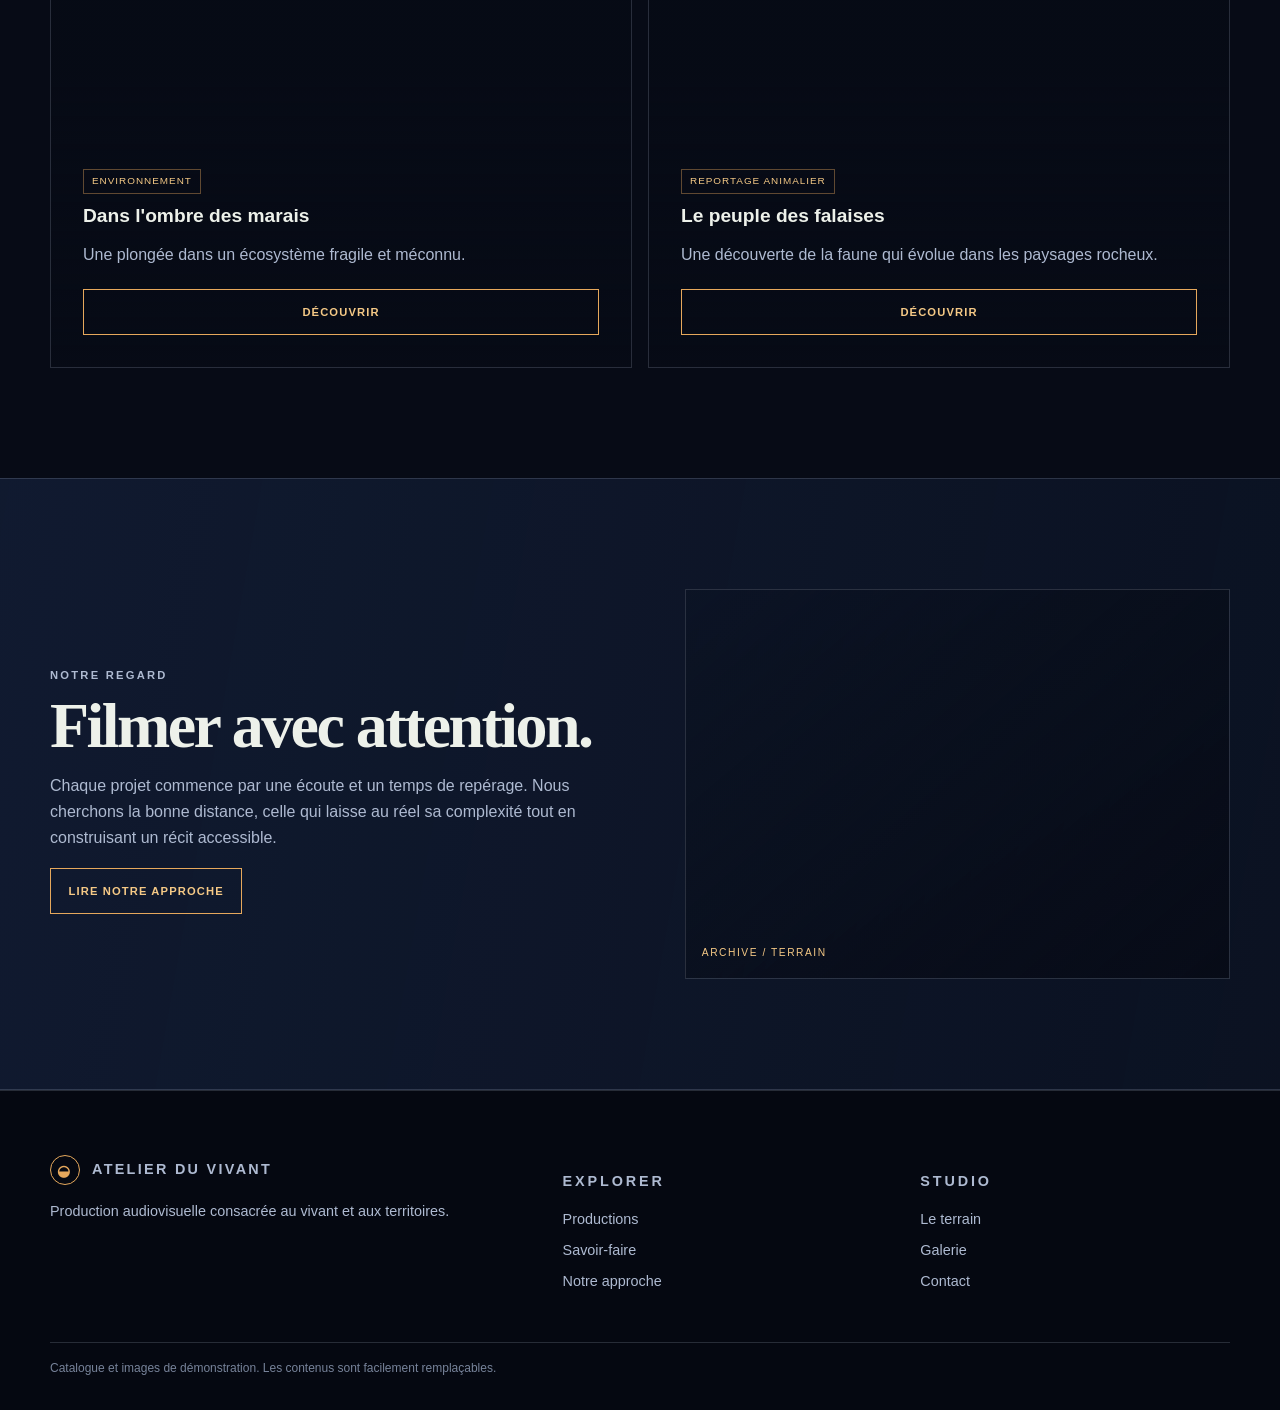
==== commit e65fc11a: "banner" ====
--- a/index.html
+++ b/index.html
@@ -7,7 +7,7 @@
   <meta name="description" content="Production audiovisuelle, reportages et documentaires consacrés au vivant, aux territoires et à celles et ceux qui les protègent.">
   <link rel="stylesheet" href="css/style.css">
   <style>
-    .project-alert { padding: 1.25rem 0; background: linear-gradient(100deg, rgba(230,168,92,.15), rgba(17,27,49,.92)); border-block: 1px solid rgba(230,168,92,.42); }
+    .project-alert { padding: 1.25rem 0; background: linear-gradient(100deg, rgba(230,168,92,.25), rgba(17,27,49,.92)); border-block: 1px solid rgba(230,168,92,.42); }
     .project-alert-inner { display: flex; align-items: center; justify-content: space-between; gap: 1.5rem; }
     .project-alert .eyebrow { margin: 0 0 .2rem; }
     .project-alert strong { font: 700 clamp(1.35rem, 3vw, 2rem)/1 var(--serif); }
@@ -35,6 +35,12 @@
     </div>
   </header>
   <main id="main">
+    <aside class="project-alert" aria-label="Projet en cours">
+      <div class="container project-alert-inner">
+        <div><p class="eyebrow">Actualité du studio</p><strong>Notre projet en cours</strong></div>
+        <a class="btn" href="https://chauvesouris448-git.github.io/batbielok" target="_blank" rel="noopener noreferrer">Découvrir le projet</a>
+      </div>
+    </aside>
     <section class="hero">
       <div class="hero-content">
         <p class="eyebrow">Production audiovisuelle · Reportages · Documentaires · Nature</p>
@@ -44,12 +50,6 @@
       </div>
       <p class="hero-note">Images de terrain · récits documentaires</p>
     </section>
-    <aside class="project-alert" aria-label="Projet en cours">
-      <div class="container project-alert-inner">
-        <div><p class="eyebrow">Actualité du studio</p><strong>Notre projet en cours</strong></div>
-        <a class="btn" href="https://chauvesouris448-git.github.io/batbielok" target="_blank" rel="noopener noreferrer">Découvrir le projet</a>
-      </div>
-    </aside>
     <section class="section" aria-labelledby="reportages">
       <div class="container">
         <div class="section-header"><div><p class="eyebrow">Sélection</p><h2 id="reportages">Nos reportages</h2></div><p>Des récits sensibles et précis, construits au rythme des lieux, des espèces et des personnes rencontrées.</p></div>
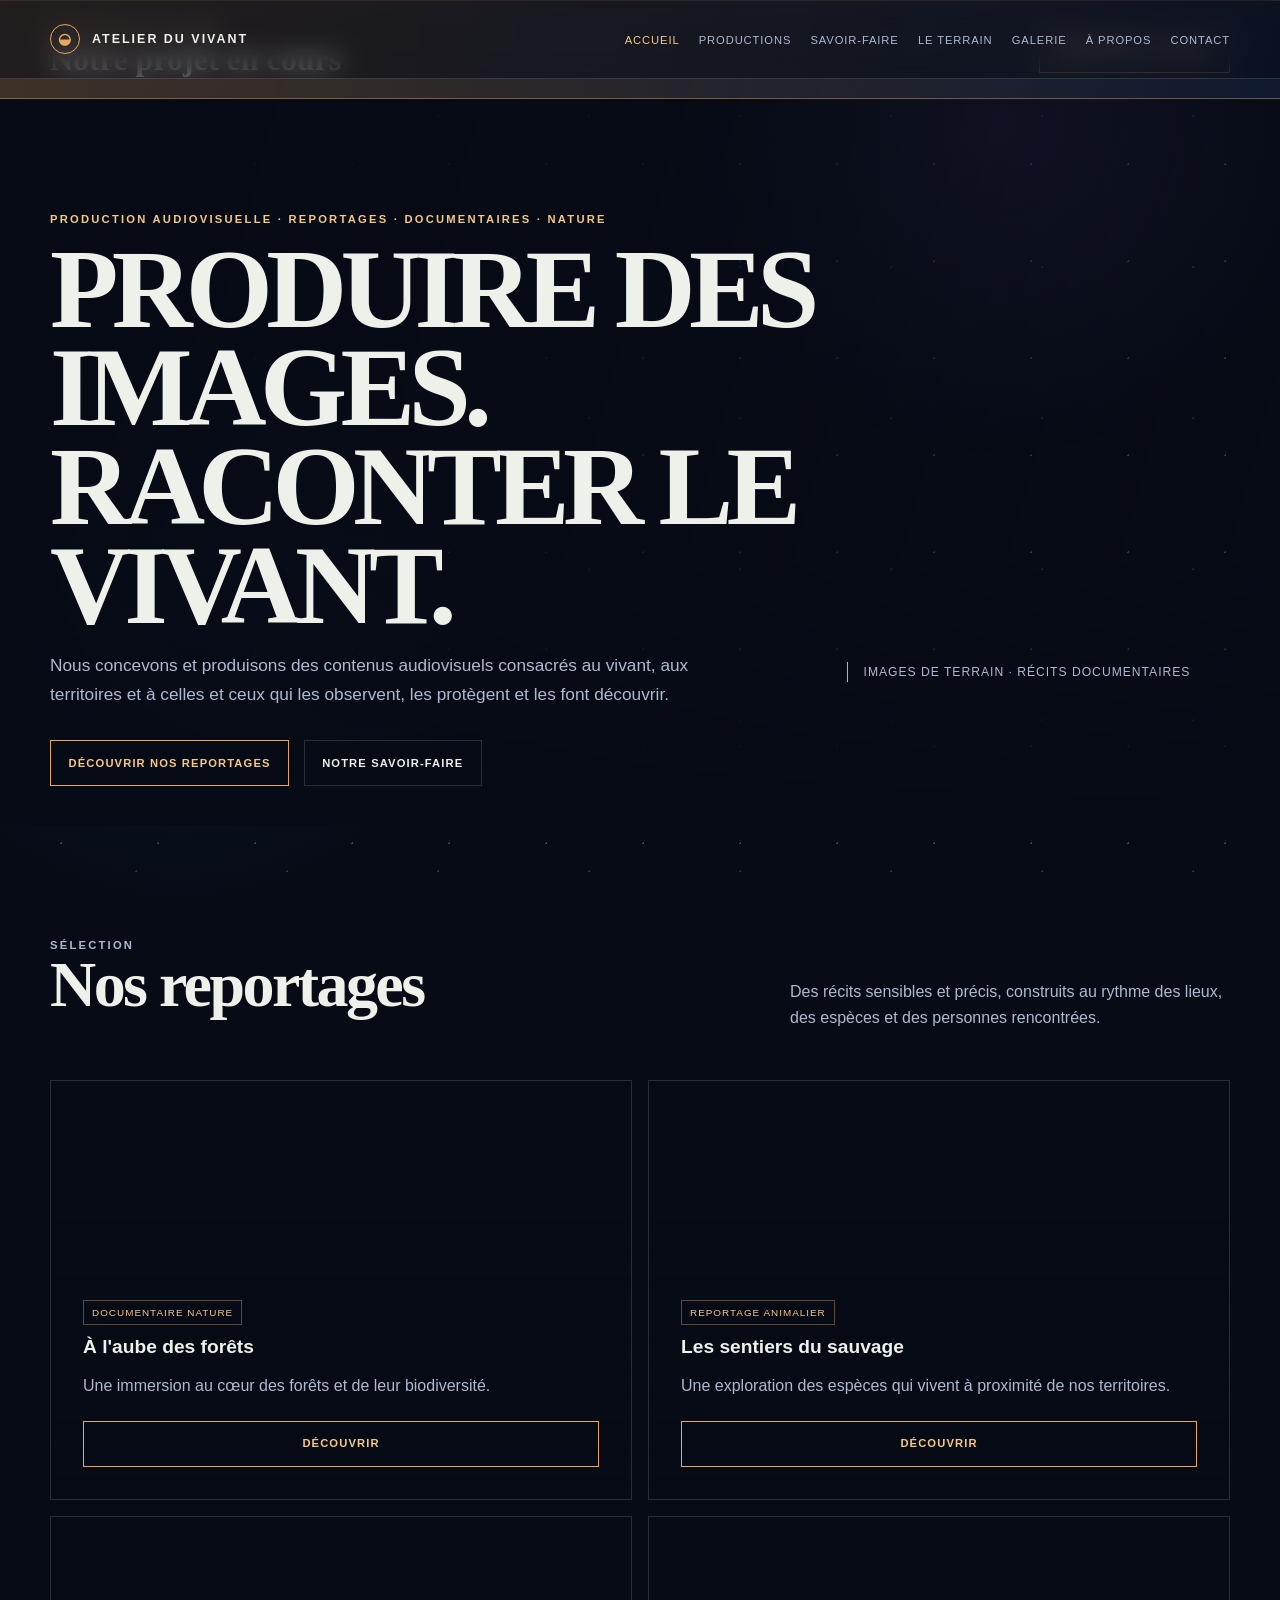
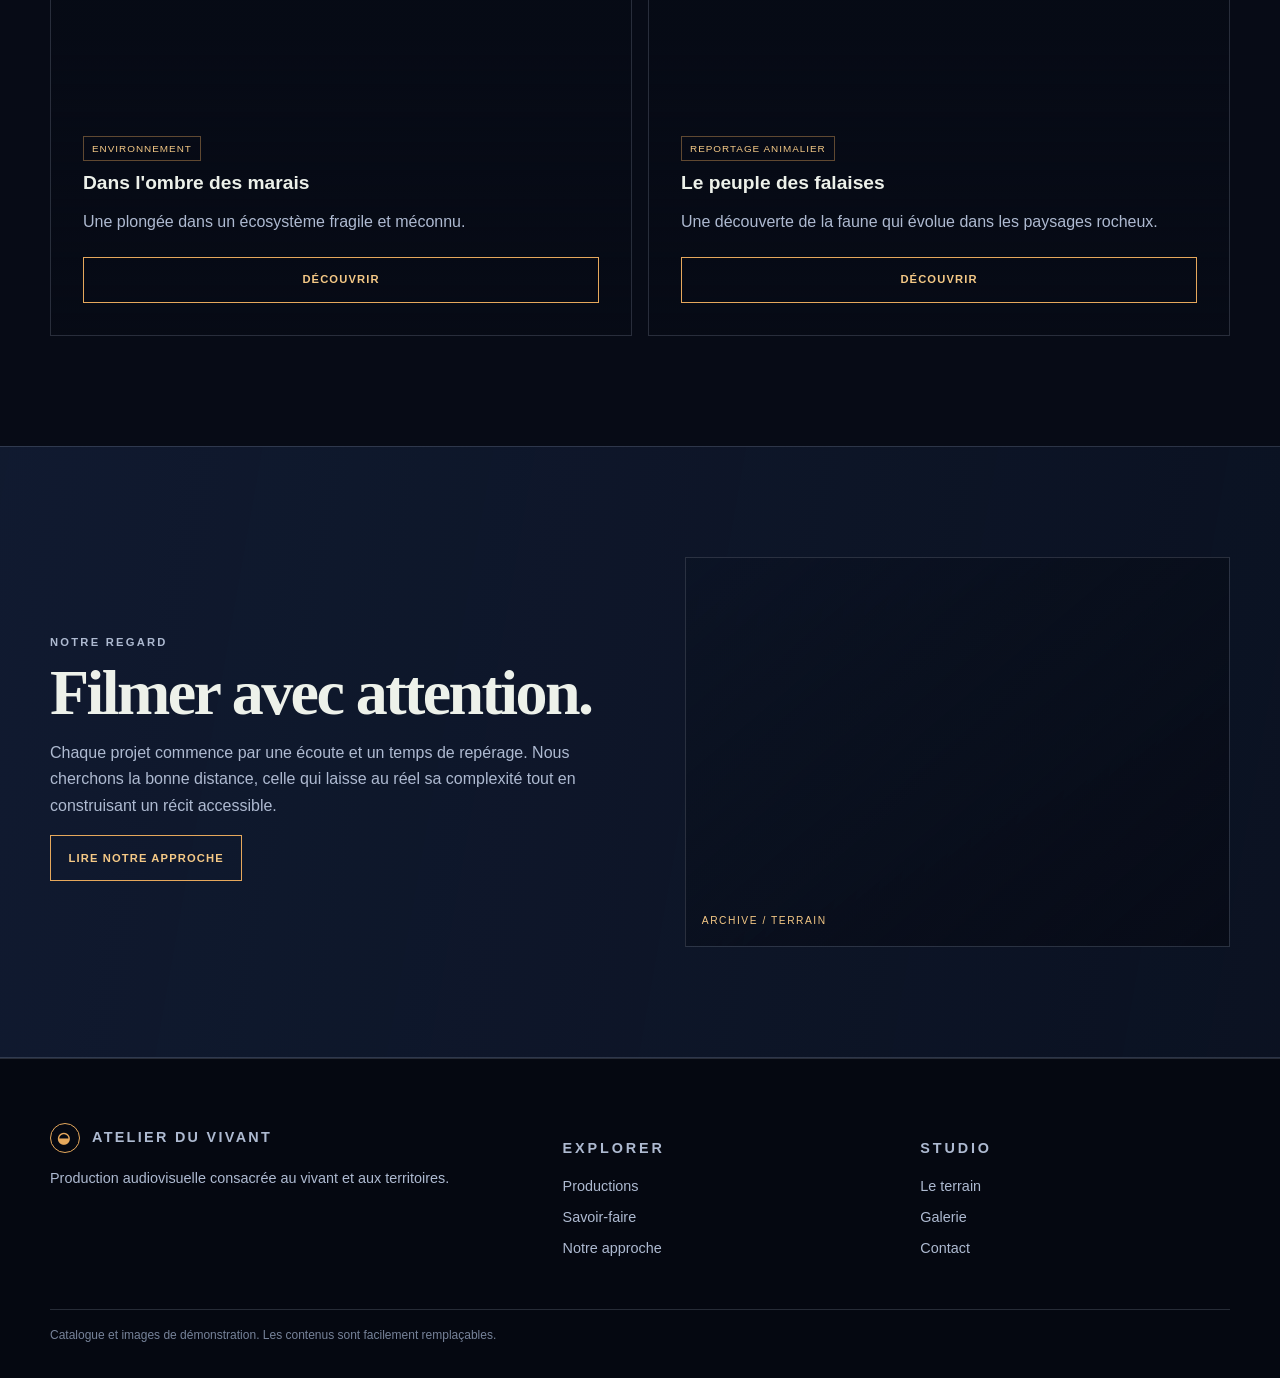
==== commit 2a91a2b9: "test" ====
--- a/index.html
+++ b/index.html
@@ -35,13 +35,13 @@
     </div>
   </header>
   <main id="main">
-    <aside class="project-alert" aria-label="Projet en cours">
-      <div class="container project-alert-inner">
-        <div><p class="eyebrow">Actualité du studio</p><strong>Notre projet en cours</strong></div>
-        <a class="btn" href="https://chauvesouris448-git.github.io/batbielok" target="_blank" rel="noopener noreferrer">Découvrir le projet</a>
-      </div>
-    </aside>
     <section class="hero">
+      <aside class="project-alert" aria-label="Projet en cours">
+          <div class="container project-alert-inner">
+            <div><p class="eyebrow">Actualité du studio</p><strong>Notre projet en cours</strong></div>
+            <a class="btn" href="https://chauvesouris448-git.github.io/batbielok" target="_blank" rel="noopener noreferrer">Découvrir le projet</a>
+          </div>
+      </aside>
       <div class="hero-content">
         <p class="eyebrow">Production audiovisuelle · Reportages · Documentaires · Nature</p>
         <h1>PRODUIRE DES IMAGES.<br>RACONTER LE VIVANT.</h1>
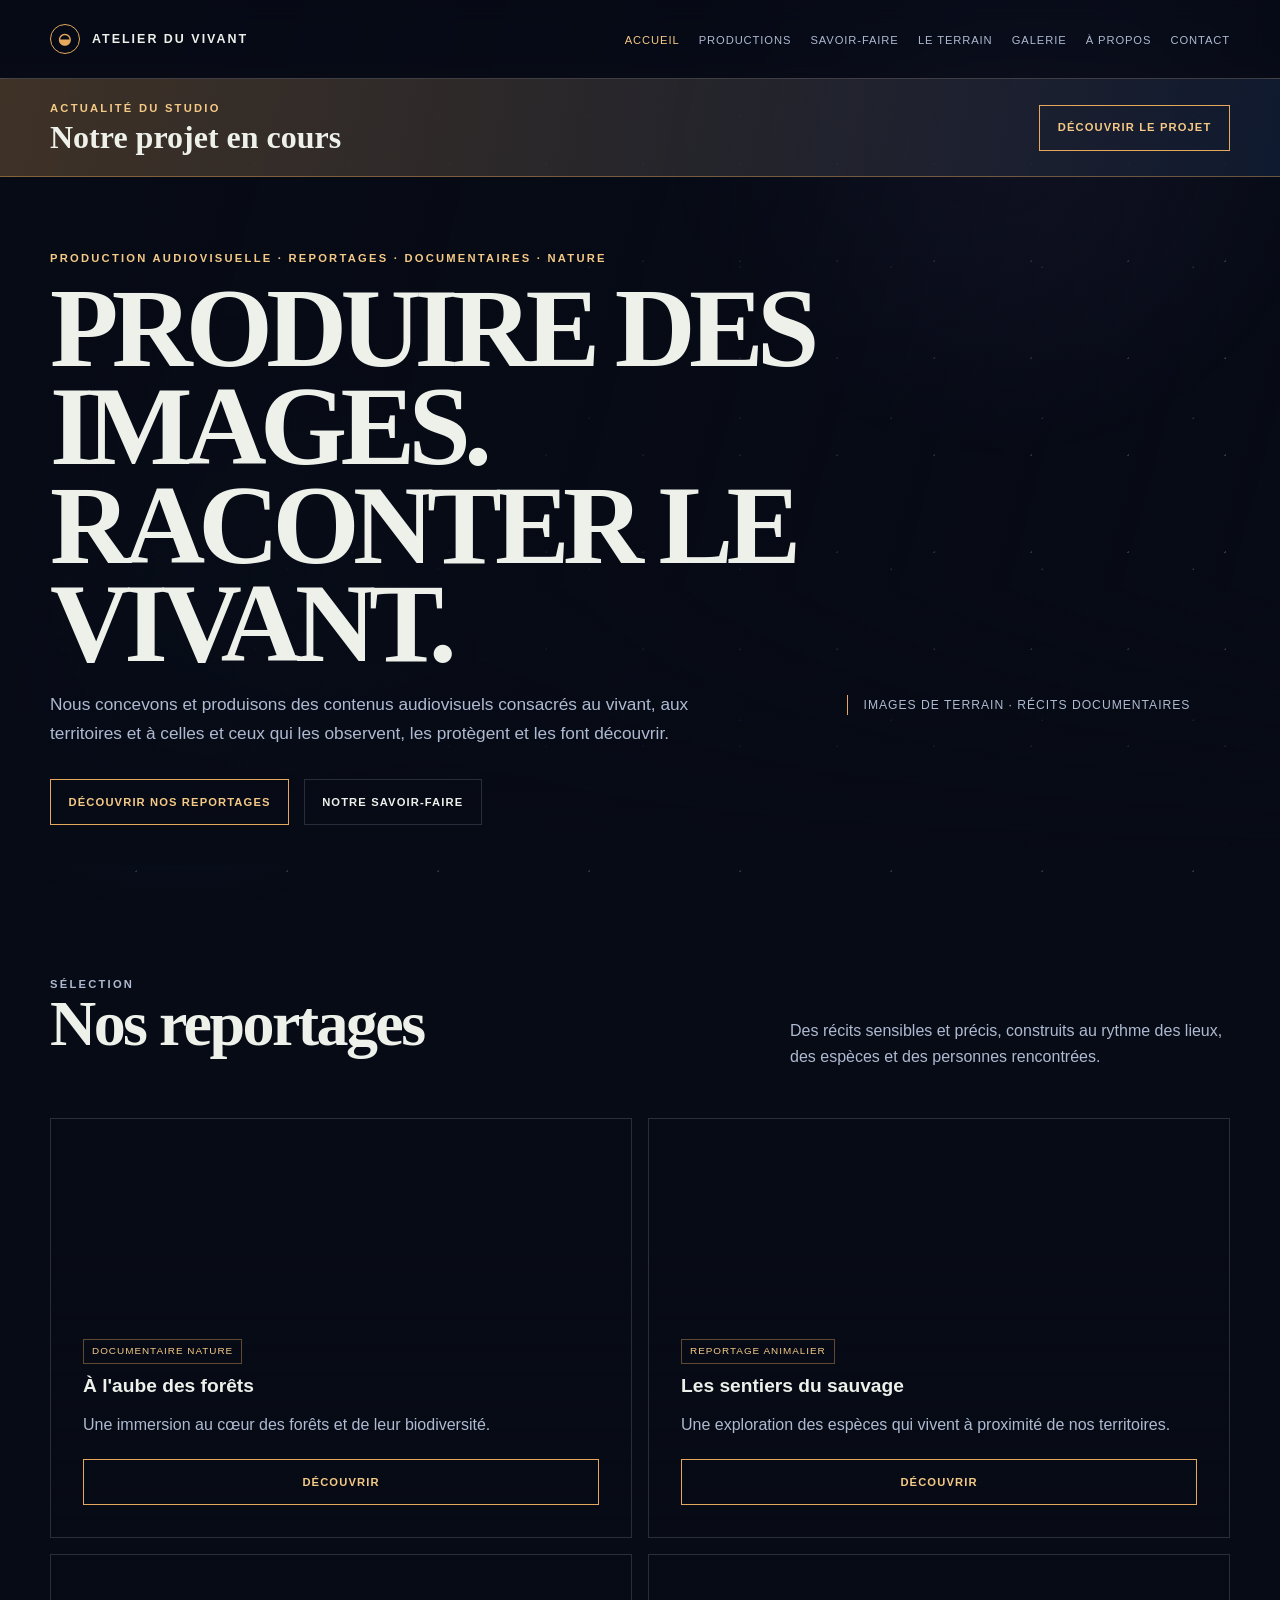
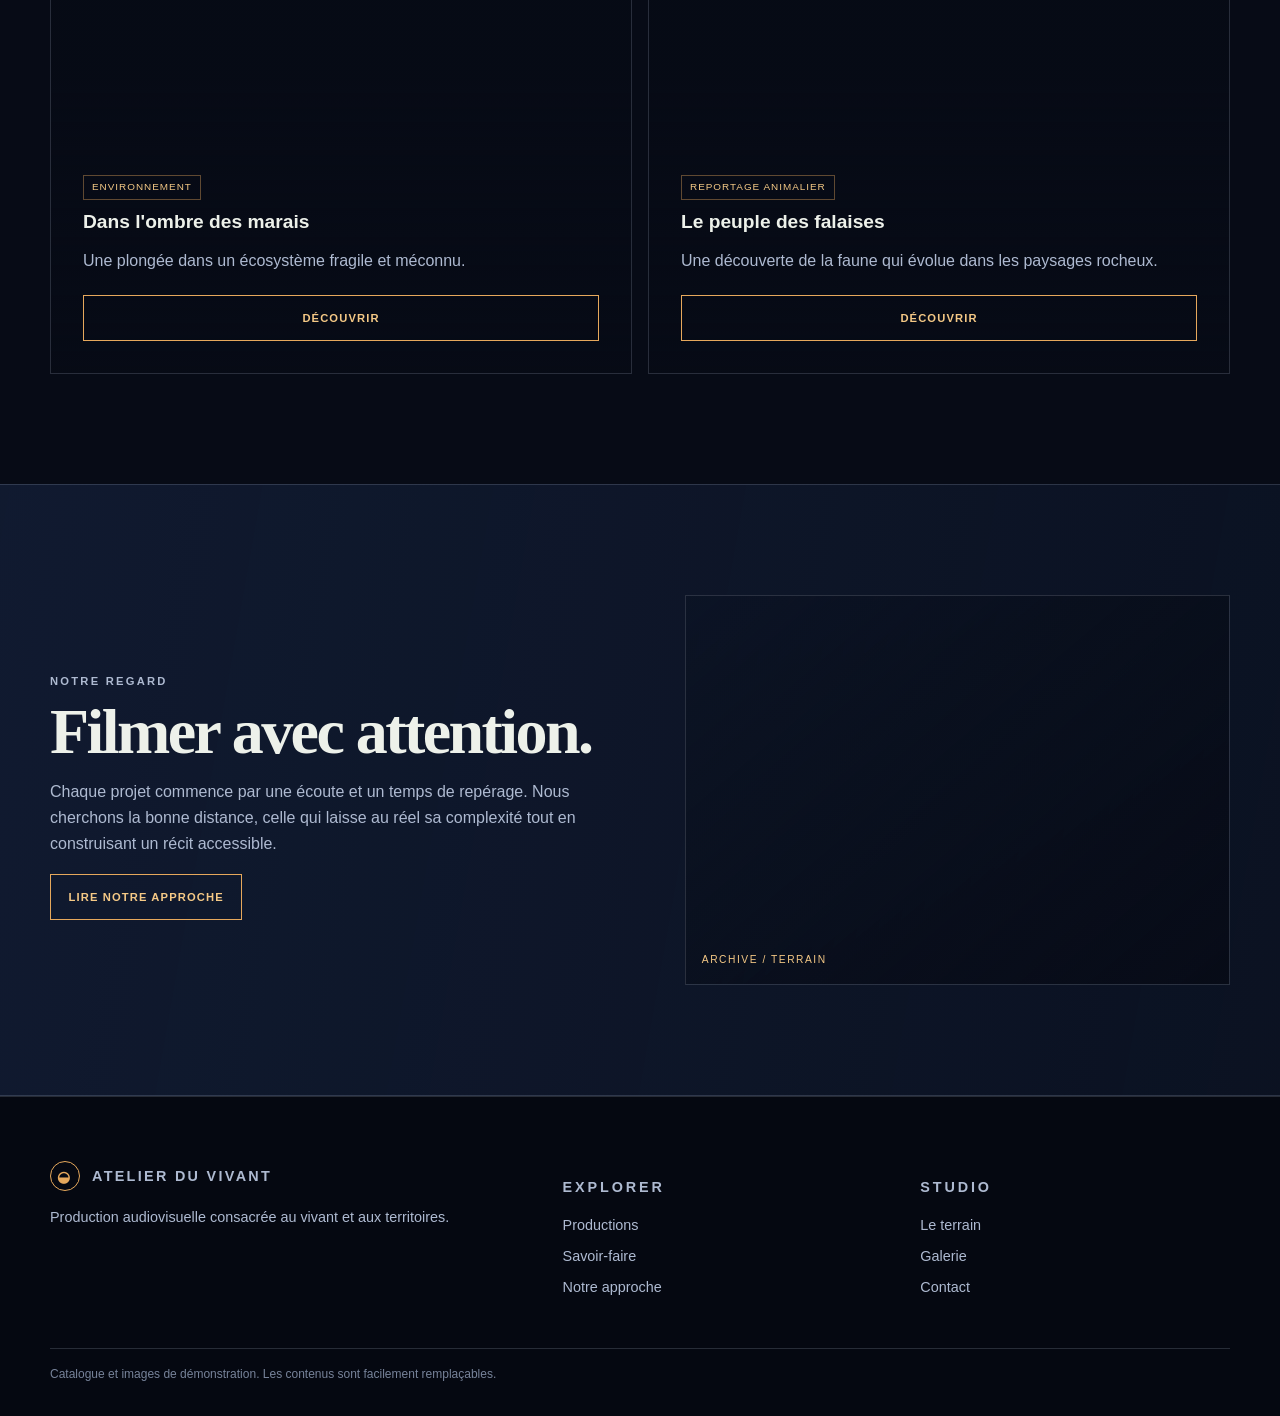
==== commit 5f53321e: "upd padding" ====
--- a/index.html
+++ b/index.html
@@ -12,6 +12,8 @@
     .project-alert .eyebrow { margin: 0 0 .2rem; }
     .project-alert strong { font: 700 clamp(1.35rem, 3vw, 2rem)/1 var(--serif); }
     .project-alert .btn { flex-shrink: 0; }
+    .hero { display: block; padding-top: 78px; }
+    .hero-content { margin-top: 72px; }
     @media (max-width: 560px) { .project-alert-inner { align-items: flex-start; flex-direction: column; gap: 1rem; } .project-alert .btn { width: 100%; } }
   </style>
 </head>
